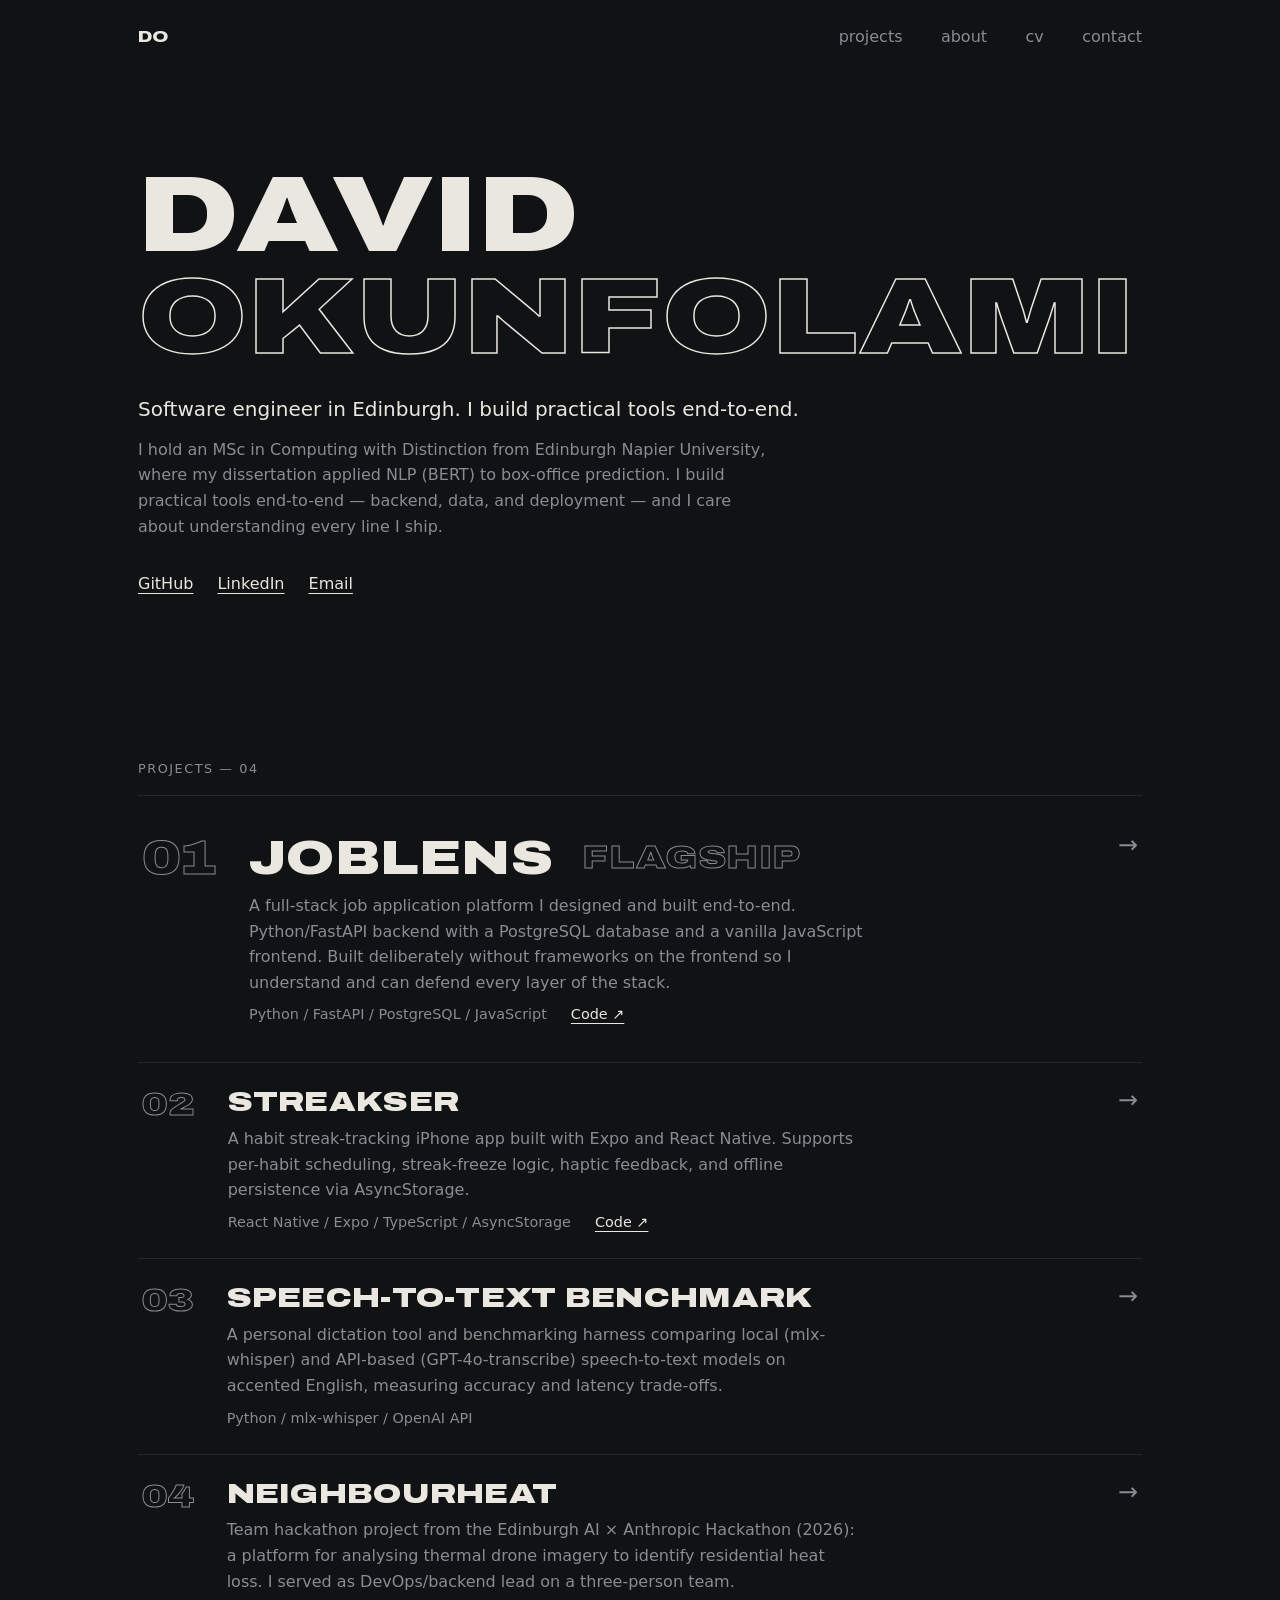
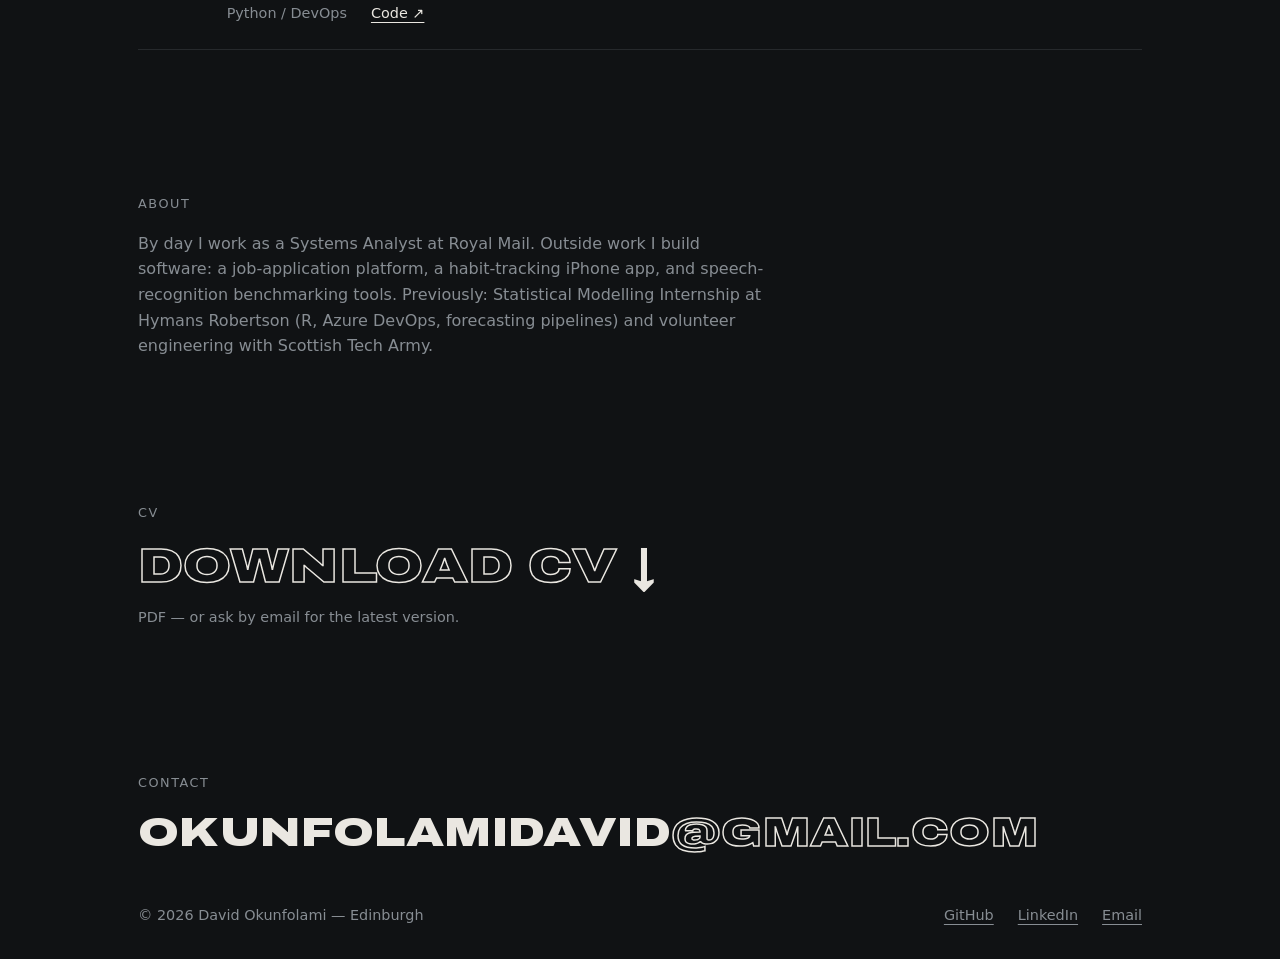
==== index.html @ 39caccd8 "Live/code links per project, CV section with downloadable PDF Co-Authored-By: Claude Fable 5 <norepl" ====
<!DOCTYPE html>
<html lang="en">
<head>
  <meta charset="utf-8">
  <meta name="viewport" content="width=device-width, initial-scale=1">
  <title>David Okunfolami — software engineer in Edinburgh</title>
  <meta name="description" content="David Okunfolami is a software engineer in Edinburgh who builds practical tools end-to-end — backend, data, and deployment. Projects include JobLens, a full-stack job application platform.">
  <meta property="og:title" content="David Okunfolami — software engineer in Edinburgh">
  <meta property="og:description" content="I build practical tools end-to-end — backend, data, and deployment. Projects include JobLens, a full-stack job application platform.">
  <meta property="og:type" content="website">
  <meta property="og:url" content="https://davidokunfolami.com/">
  <meta name="twitter:card" content="summary">
  <link rel="icon" type="image/svg+xml" href="favicon.svg">
  <link rel="preload" href="fonts/archivo-expanded-black.woff2" as="font" type="font/woff2" crossorigin>
  <link rel="stylesheet" href="styles.css">
</head>
<body>
  <a class="skip-link" href="#projects">Skip to projects</a>

  <header class="site-header">
    <a class="mark" href="#top" aria-label="David Okunfolami — top of page">DO</a>
    <nav aria-label="Site">
      <a href="#projects">projects</a>
      <a href="#about">about</a>
      <a href="#cv">cv</a>
      <a href="#contact">contact</a>
    </nav>
  </header>

  <main id="top">
    <section class="hero">
      <h1 class="hero-name">
        <span class="solid">David</span>
        <span class="outline">Okunfolami</span>
      </h1>
      <p class="hero-line">Software engineer in Edinburgh. I build practical tools end-to-end.</p>
      <p class="hero-bio">
        I hold an MSc in Computing with Distinction from Edinburgh Napier University,
        where my dissertation applied NLP (BERT) to box-office prediction. I build
        practical tools end-to-end — backend, data, and deployment — and I care about
        understanding every line I ship.
      </p>
      <ul class="link-row" aria-label="Contact links">
        <li><a href="https://github.com/Dah-vid">GitHub</a></li>
        <li><a href="https://www.linkedin.com/in/davidokunfolami/">LinkedIn</a></li>
        <li><a href="mailto:okunfolamidavid@gmail.com">Email</a></li>
      </ul>
    </section>

    <section id="projects" class="projects-section" aria-labelledby="projects-label">
      <p class="section-label" id="projects-label">Projects — <span id="project-count">00</span></p>
      <ol class="project-list" id="project-list"></ol>
      <noscript>
        <p class="noscript-note">
          This list needs JavaScript to render. Everything is on
          <a href="https://github.com/Dah-vid">my GitHub</a> in the meantime.
        </p>
      </noscript>
    </section>

    <section id="about" class="about-section" aria-labelledby="about-label">
      <p class="section-label" id="about-label">About</p>
      <p class="about-text">
        By day I work as a Systems Analyst at Royal Mail. Outside work I build software:
        a job-application platform, a habit-tracking iPhone app, and speech-recognition
        benchmarking tools. Previously: Statistical Modelling Internship at Hymans
        Robertson (R, Azure DevOps, forecasting pipelines) and volunteer engineering
        with Scottish Tech Army.
      </p>
    </section>

    <section id="cv" class="cv-section" aria-labelledby="cv-label">
      <p class="section-label" id="cv-label">CV</p>
      <a class="cv-link" href="David-Okunfolami-CV.pdf"><span class="outline">Download CV</span> <span aria-hidden="true">↓</span></a>
      <p class="cv-note">PDF — or ask by email for the latest version.</p>
    </section>
  </main>

  <footer id="contact" class="site-footer" aria-labelledby="contact-label">
    <p class="section-label" id="contact-label">Contact</p>
    <a class="footer-mail" href="mailto:okunfolamidavid@gmail.com">okunfolamidavid<span class="outline">@gmail.com</span></a>
    <div class="footer-row">
      <p>© 2026 David Okunfolami — Edinburgh</p>
      <ul class="link-row" aria-label="Contact links">
        <li><a href="https://github.com/Dah-vid">GitHub</a></li>
        <li><a href="https://www.linkedin.com/in/davidokunfolami/">LinkedIn</a></li>
        <li><a href="mailto:okunfolamidavid@gmail.com">Email</a></li>
      </ul>
    </div>
  </footer>

  <script src="main.js"></script>
</body>
</html>
---- styles.css ----
/* ---------- tokens ---------- */

:root {
  --carbon: #101214;
  --graphite: #26292c;
  --smoke: #878d93;
  --paper: #eae7e1;

  --font-display: "Archivo", "Arial Black", system-ui, sans-serif;
  --font-body: system-ui, -apple-system, "Segoe UI", Roboto, "Helvetica Neue", Arial, sans-serif;

  --measure: 62ch;
  --page-max: 1100px;
  --page-pad: clamp(1.25rem, 4vw, 3rem);
}

@font-face {
  font-family: "Archivo";
  src: url("fonts/archivo-expanded-black.woff2") format("woff2");
  font-weight: 900;
  font-stretch: 125%;
  font-style: normal;
  font-display: swap;
}

/* ---------- base ---------- */

* {
  box-sizing: border-box;
  margin: 0;
}

html {
  color-scheme: dark;
}

@media (prefers-reduced-motion: no-preference) {
  html {
    scroll-behavior: smooth;
  }
}

body {
  background: var(--carbon);
  color: var(--paper);
  font-family: var(--font-body);
  font-size: 1rem;
  line-height: 1.6;
}

.site-header,
main,
.site-footer {
  max-width: var(--page-max);
  margin-inline: auto;
  padding-inline: var(--page-pad);
}

a {
  color: inherit;
  text-decoration: underline;
  text-decoration-thickness: 1px;
  text-underline-offset: 0.25em;
}

:focus-visible {
  outline: 2px solid var(--paper);
  outline-offset: 3px;
}

::selection {
  background: var(--paper);
  color: var(--carbon);
}

.display,
.hero-name,
.mark,
.project-num,
.project-title,
.flag-tag,
.footer-mail,
.cv-link {
  font-family: var(--font-display);
  font-weight: 900;
  font-stretch: 125%;
  text-transform: uppercase;
  letter-spacing: 0.01em;
}

/* outlined type — the signature. Falls back to solid smoke where
   text-stroke is unsupported, so it never renders invisible. */
.outline,
.project-num,
.flag-tag {
  color: var(--smoke);
}

@supports (-webkit-text-stroke: 1px black) {
  .outline,
  .project-num,
  .flag-tag {
    color: transparent;
    -webkit-text-stroke: 1.5px var(--paper);
  }

  .project-num,
  .flag-tag {
    -webkit-text-stroke: 1px var(--smoke);
  }
}

.skip-link {
  position: absolute;
  left: var(--page-pad);
  top: -4rem;
  background: var(--paper);
  color: var(--carbon);
  padding: 0.5rem 1rem;
  text-decoration: none;
  z-index: 10;
}

.skip-link:focus {
  top: 0.75rem;
}

/* ---------- header ---------- */

.site-header {
  display: flex;
  justify-content: space-between;
  align-items: baseline;
  padding-block: 1.5rem;
}

.mark {
  font-size: 1rem;
  text-decoration: none;
}

.site-header nav {
  display: flex;
  gap: clamp(1rem, 3vw, 2.5rem);
}

.site-header nav a {
  color: var(--smoke);
  text-decoration: none;
}

.site-header nav a:hover {
  color: var(--paper);
  text-decoration: underline;
  text-underline-offset: 0.25em;
}

/* ---------- hero ---------- */

.hero {
  padding-block: clamp(3rem, 10vh, 7rem) clamp(4rem, 10vh, 7rem);
}

.hero-name {
  font-size: clamp(1.9rem, 9.5vw, 6.75rem);
  line-height: 0.95;
  overflow-wrap: anywhere;
}

.hero-name span {
  display: block;
}

.hero-line {
  margin-top: 1.5rem;
  font-size: clamp(1.05rem, 2vw, 1.25rem);
  color: var(--paper);
  max-width: var(--measure);
}

.hero-bio {
  margin-top: 0.75rem;
  color: var(--smoke);
  max-width: var(--measure);
}

.link-row {
  list-style: none;
  padding: 0;
  display: flex;
  flex-wrap: wrap;
  gap: 1.5rem;
}

.hero .link-row {
  margin-top: 2rem;
}

/* ---------- projects ---------- */

.section-label {
  font-size: 0.8rem;
  letter-spacing: 0.12em;
  text-transform: uppercase;
  color: var(--smoke);
  margin-bottom: 1rem;
}

.project-list {
  list-style: none;
  padding: 0;
  counter-reset: none;
  border-bottom: 1px solid var(--graphite);
}

.project {
  border-top: 1px solid var(--graphite);
  padding: 1.5rem 0.25rem;
  display: grid;
  grid-template-columns: auto 1fr auto;
  gap: clamp(1rem, 3vw, 2rem);
  align-items: start;
}

.project-num {
  font-size: clamp(1.5rem, 3vw, 2rem);
  line-height: 1.1;
}

.project-title {
  font-size: clamp(1.25rem, 3vw, 1.75rem);
  line-height: 1.1;
}

.project-title a {
  text-decoration: none;
}

.project-title a:hover {
  text-decoration: underline;
  text-decoration-thickness: 2px;
  text-underline-offset: 0.15em;
}

.flag-tag {
  font-size: 0.65em;
  vertical-align: 0.2em;
  margin-left: 0.5em;
  letter-spacing: 0.05em;
}

.project-desc {
  margin-top: 0.5rem;
  color: var(--smoke);
  max-width: var(--measure);
}

.project-meta {
  margin-top: 0.5rem;
  color: var(--smoke);
  font-size: 0.9rem;
  display: flex;
  flex-wrap: wrap;
  gap: 0.5rem 1.5rem;
}

.project-meta a {
  color: var(--paper);
}

.project:hover .project-meta a,
.project:focus-within .project-meta a {
  color: var(--carbon);
}

.project-arrow {
  font-size: 1.5rem;
  line-height: 1.1;
  color: var(--smoke);
}

/* flagship: same row system, louder hierarchy */
.project.flagship {
  padding-block: 2.25rem;
}

.project.flagship .project-num {
  font-size: clamp(2rem, 5vw, 3rem);
}

.project.flagship .project-title {
  font-size: clamp(1.75rem, 5.5vw, 3rem);
}

/* the one effect: row inversion on hover / keyboard focus */
.project:hover,
.project:focus-within {
  background: var(--paper);
  color: var(--carbon);
  border-top-color: var(--paper);
}

.project:hover .project-desc,
.project:hover .project-meta,
.project:focus-within .project-desc,
.project:focus-within .project-meta {
  color: #4a4e52;
}

.project:hover .project-arrow,
.project:focus-within .project-arrow {
  color: var(--carbon);
  transform: translateX(0.35rem);
}

.project:focus-within :focus-visible {
  outline-color: var(--carbon);
}

@supports (-webkit-text-stroke: 1px black) {
  .project:hover .project-num,
  .project:hover .flag-tag,
  .project:focus-within .project-num,
  .project:focus-within .flag-tag {
    -webkit-text-stroke-color: var(--carbon);
  }
}

@media (prefers-reduced-motion: no-preference) {
  .project,
  .project .project-desc,
  .project .project-meta,
  .project .project-arrow {
    transition: background-color 150ms ease-out, color 150ms ease-out,
      transform 150ms ease-out;
  }
}

.noscript-note {
  border-top: 1px solid var(--graphite);
  padding-top: 1.5rem;
  color: var(--smoke);
}

/* ---------- about / footer ---------- */

.projects-section,
.about-section,
.cv-section {
  padding-block: clamp(2.5rem, 8vh, 5rem);
}

.cv-link {
  display: inline-block;
  font-size: clamp(1.5rem, 5vw, 3rem);
  line-height: 1.15;
  text-decoration: none;
}

.cv-link:hover .outline {
  color: var(--paper);
  -webkit-text-stroke-color: var(--paper);
}

.cv-note {
  margin-top: 0.75rem;
  color: var(--smoke);
  font-size: 0.9rem;
}

.about-text {
  max-width: var(--measure);
  color: var(--smoke);
}

.site-footer {
  padding-block: clamp(2.5rem, 8vh, 5rem) 2rem;
}

.footer-mail {
  display: inline-block;
  font-size: clamp(1.1rem, 4vw, 2.5rem);
  line-height: 1.15;
  text-decoration: none;
  overflow-wrap: anywhere;
}

.footer-mail:hover .outline {
  color: var(--paper);
  -webkit-text-stroke-color: var(--paper);
}

.footer-row {
  margin-top: 3rem;
  display: flex;
  justify-content: space-between;
  align-items: baseline;
  flex-wrap: wrap;
  gap: 1rem;
  color: var(--smoke);
  font-size: 0.9rem;
}

/* ---------- small screens ---------- */

@media (max-width: 600px) {
  .project {
    grid-template-columns: 1fr auto;
  }

  .project-num {
    grid-column: 1 / -1;
    font-size: 1.25rem;
  }

  .project.flagship .project-num {
    font-size: 1.5rem;
  }
}
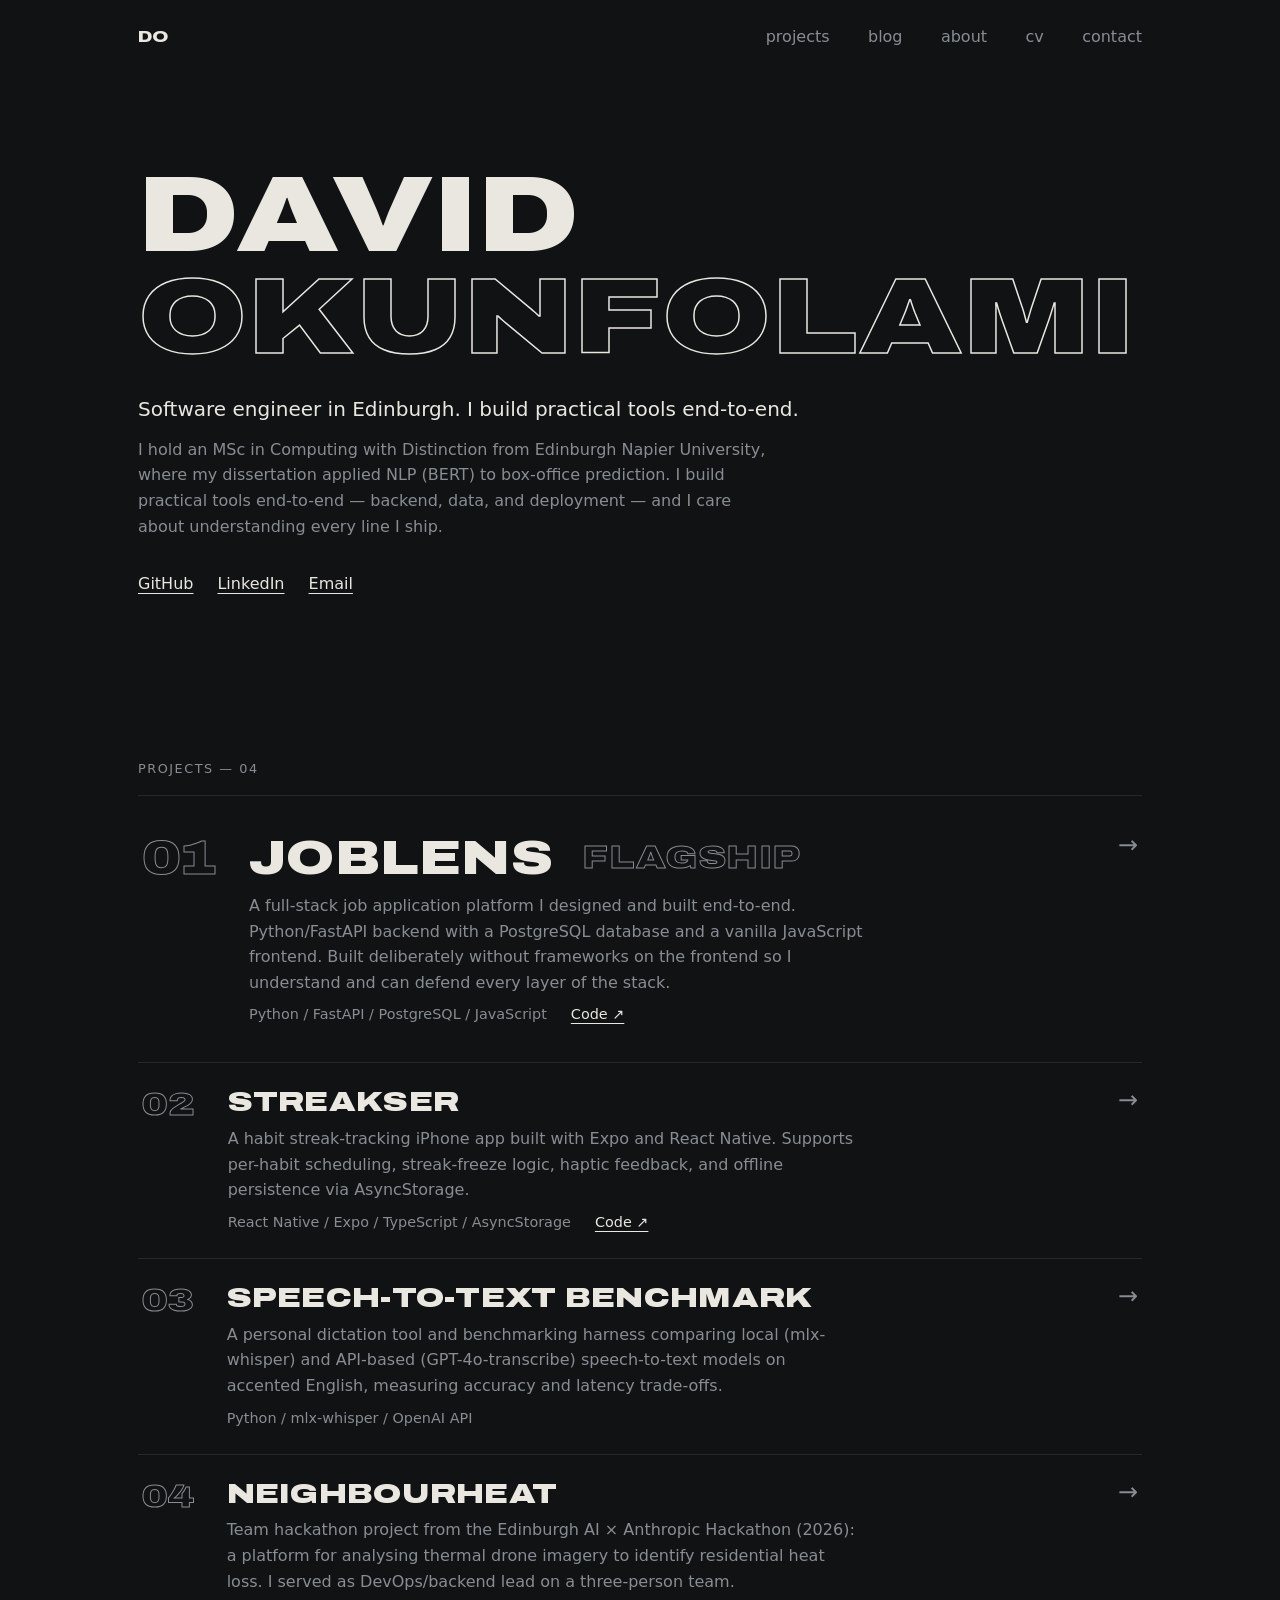
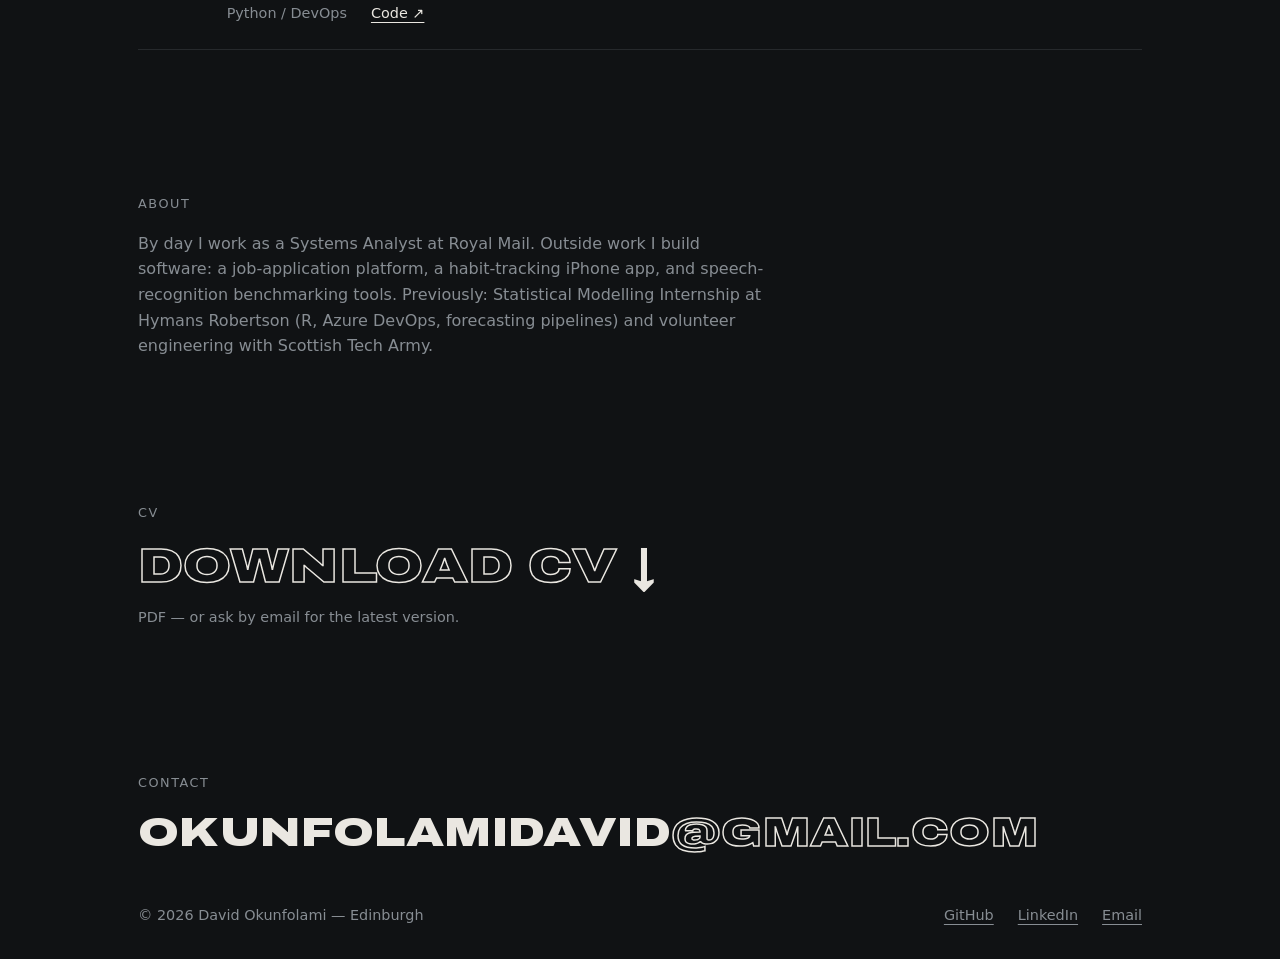
==== commit 53d3646b: "Add a blog: Markdown posts, JSON index, vanilla JS renderer Same rules as the rest of the site — no " ====
--- a/index.html
+++ b/index.html
@@ -21,6 +21,7 @@
     <a class="mark" href="#top" aria-label="David Okunfolami — top of page">DO</a>
     <nav aria-label="Site">
       <a href="#projects">projects</a>
+      <a href="blog/">blog</a>
       <a href="#about">about</a>
       <a href="#cv">cv</a>
       <a href="#contact">contact</a>
--- a/styles.css
+++ b/styles.css
@@ -80,7 +80,9 @@
 .project-title,
 .flag-tag,
 .footer-mail,
-.cv-link {
+.cv-link,
+.page-title,
+.post-heading {
   font-family: var(--font-display);
   font-weight: 900;
   font-stretch: 125%;
@@ -214,6 +216,7 @@
 }
 
 .project {
+  position: relative;
   border-top: 1px solid var(--graphite);
   padding: 1.5rem 0.25rem;
   display: grid;
@@ -222,6 +225,14 @@
   align-items: start;
 }
 
+/* stretch the title link over the whole row, so the row (and its
+   arrow) is one big click target; meta links sit above it */
+.project-title a::after {
+  content: "";
+  position: absolute;
+  inset: 0;
+}
+
 .project-num {
   font-size: clamp(1.5rem, 3vw, 2rem);
   line-height: 1.1;
@@ -266,6 +277,8 @@
 
 .project-meta a {
   color: var(--paper);
+  position: relative;
+  z-index: 1;
 }
 
 .project:hover .project-meta a,
@@ -277,6 +290,7 @@
   font-size: 1.5rem;
   line-height: 1.1;
   color: var(--smoke);
+  pointer-events: none;
 }
 
 /* flagship: same row system, louder hierarchy */
@@ -346,7 +360,8 @@
 
 .projects-section,
 .about-section,
-.cv-section {
+.cv-section,
+.posts-section {
   padding-block: clamp(2.5rem, 8vh, 5rem);
 }
 
@@ -401,6 +416,142 @@
   font-size: 0.9rem;
 }
 
+/* ---------- blog ---------- */
+
+.blog-hero {
+  padding-block: clamp(3rem, 8vh, 5rem) 0;
+}
+
+.page-title {
+  font-size: clamp(1.9rem, 8vw, 5rem);
+  line-height: 0.95;
+}
+
+.blog-hero .hero-bio {
+  margin-top: 1.25rem;
+}
+
+.post-article {
+  padding-block: clamp(2.5rem, 8vh, 5rem);
+}
+
+.post-back {
+  margin-bottom: clamp(2rem, 6vh, 3.5rem);
+  font-size: 0.9rem;
+}
+
+.post-back a {
+  color: var(--smoke);
+  text-decoration: none;
+}
+
+.post-back a:hover {
+  color: var(--paper);
+  text-decoration: underline;
+}
+
+.post-heading {
+  font-size: clamp(1.6rem, 6vw, 3.5rem);
+  line-height: 1;
+  overflow-wrap: anywhere;
+}
+
+.post-date {
+  margin-top: 1rem;
+  font-size: 0.8rem;
+  letter-spacing: 0.12em;
+  text-transform: uppercase;
+  color: var(--smoke);
+}
+
+.post-body {
+  margin-top: clamp(2rem, 6vh, 3.5rem);
+  max-width: var(--measure);
+}
+
+.post-body p,
+.post-body ul,
+.post-body ol,
+.post-body blockquote,
+.post-body pre {
+  margin-top: 1.25rem;
+}
+
+.post-body h2,
+.post-body h3,
+.post-body h4 {
+  font-family: var(--font-display);
+  font-weight: 900;
+  font-stretch: 125%;
+  text-transform: uppercase;
+  letter-spacing: 0.01em;
+  line-height: 1.15;
+  margin-top: 2.5rem;
+}
+
+.post-body h2 {
+  font-size: 1.35rem;
+}
+
+.post-body h3 {
+  font-size: 1.1rem;
+}
+
+.post-body h4 {
+  font-size: 0.95rem;
+  color: var(--smoke);
+}
+
+.post-body ul,
+.post-body ol {
+  padding-left: 1.25rem;
+}
+
+.post-body li + li {
+  margin-top: 0.5rem;
+}
+
+.post-body li::marker {
+  color: var(--smoke);
+}
+
+.post-body blockquote {
+  border-left: 2px solid var(--paper);
+  padding-left: 1.25rem;
+  color: var(--smoke);
+}
+
+.post-body code {
+  background: var(--graphite);
+  padding: 0.15em 0.4em;
+  border-radius: 3px;
+  font-size: 0.9em;
+}
+
+.post-body pre {
+  background: var(--graphite);
+  padding: 1rem 1.25rem;
+  overflow-x: auto;
+}
+
+.post-body pre code {
+  background: none;
+  padding: 0;
+  font-size: 0.85rem;
+}
+
+.post-body img {
+  max-width: 100%;
+  height: auto;
+  margin-top: 1.25rem;
+}
+
+.post-body hr {
+  border: 0;
+  border-top: 1px solid var(--graphite);
+  margin-block: 2.5rem;
+}
+
 /* ---------- small screens ---------- */
 
 @media (max-width: 600px) {
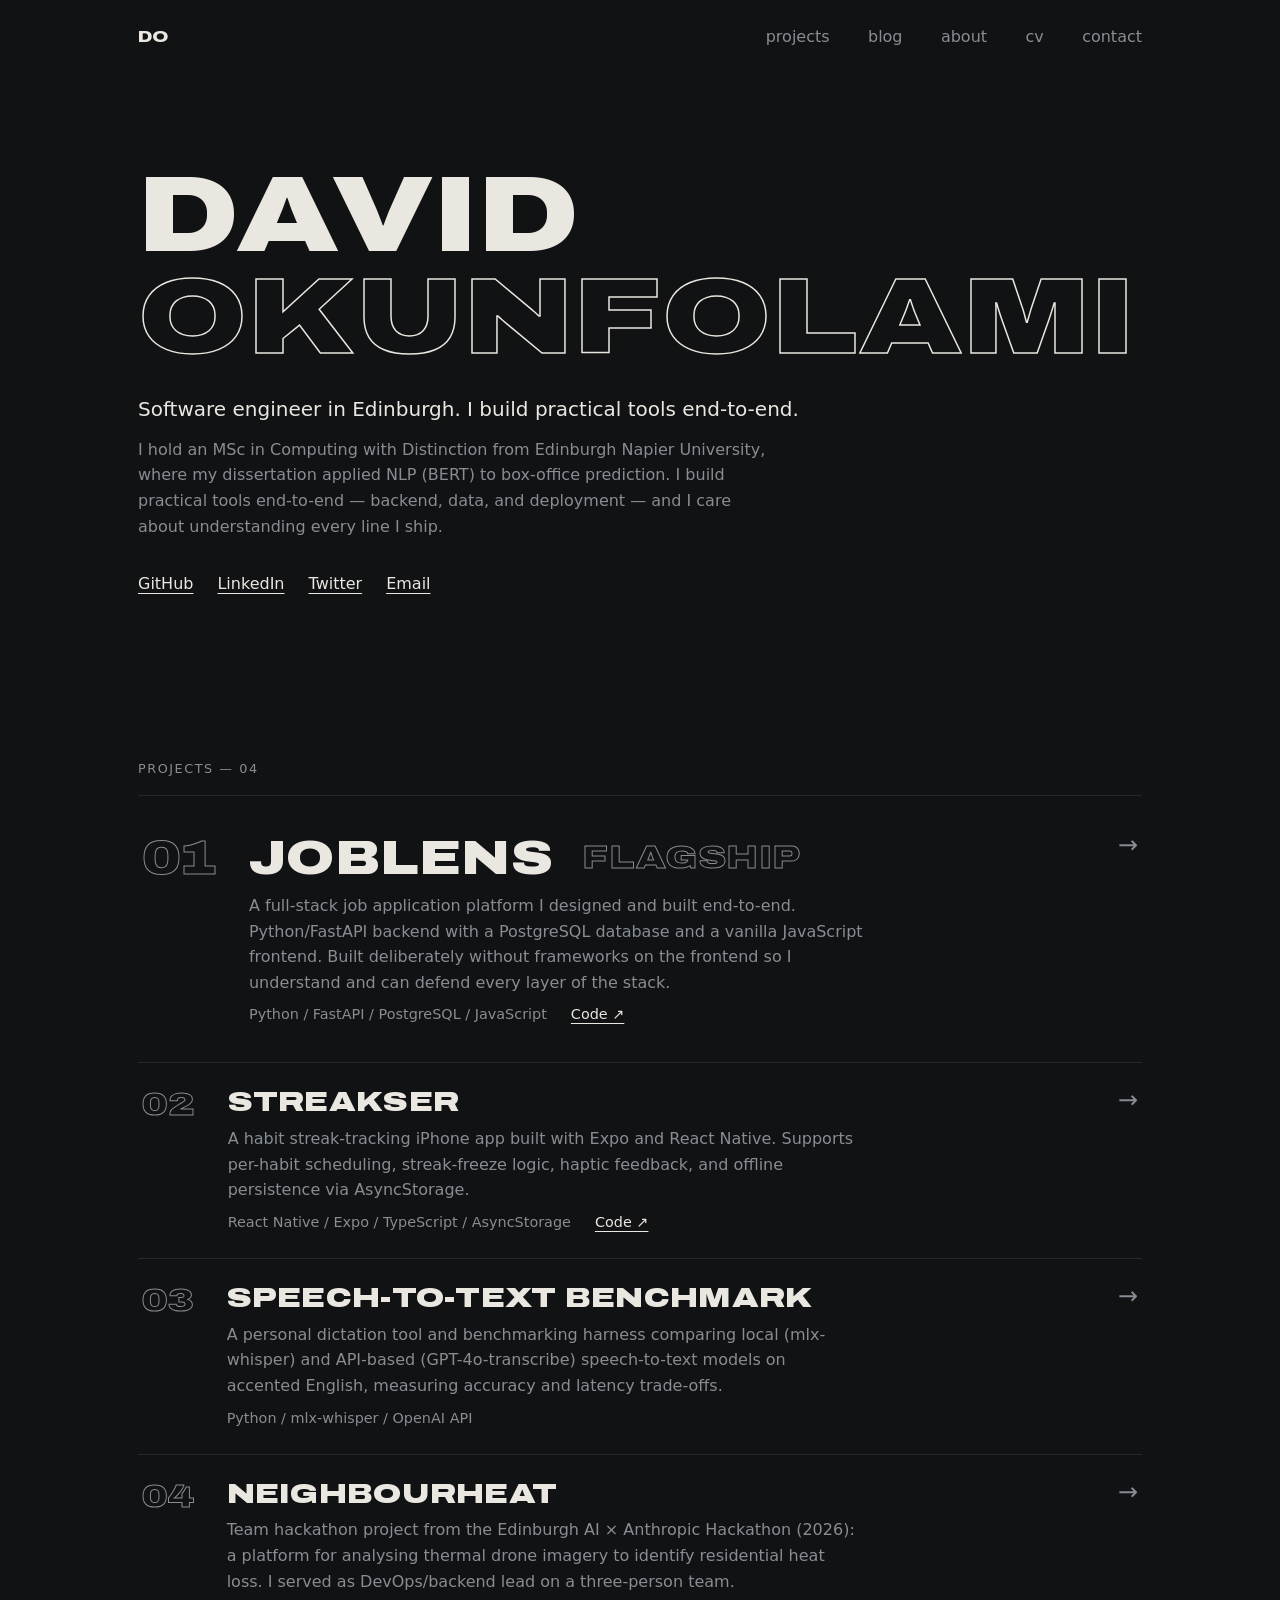
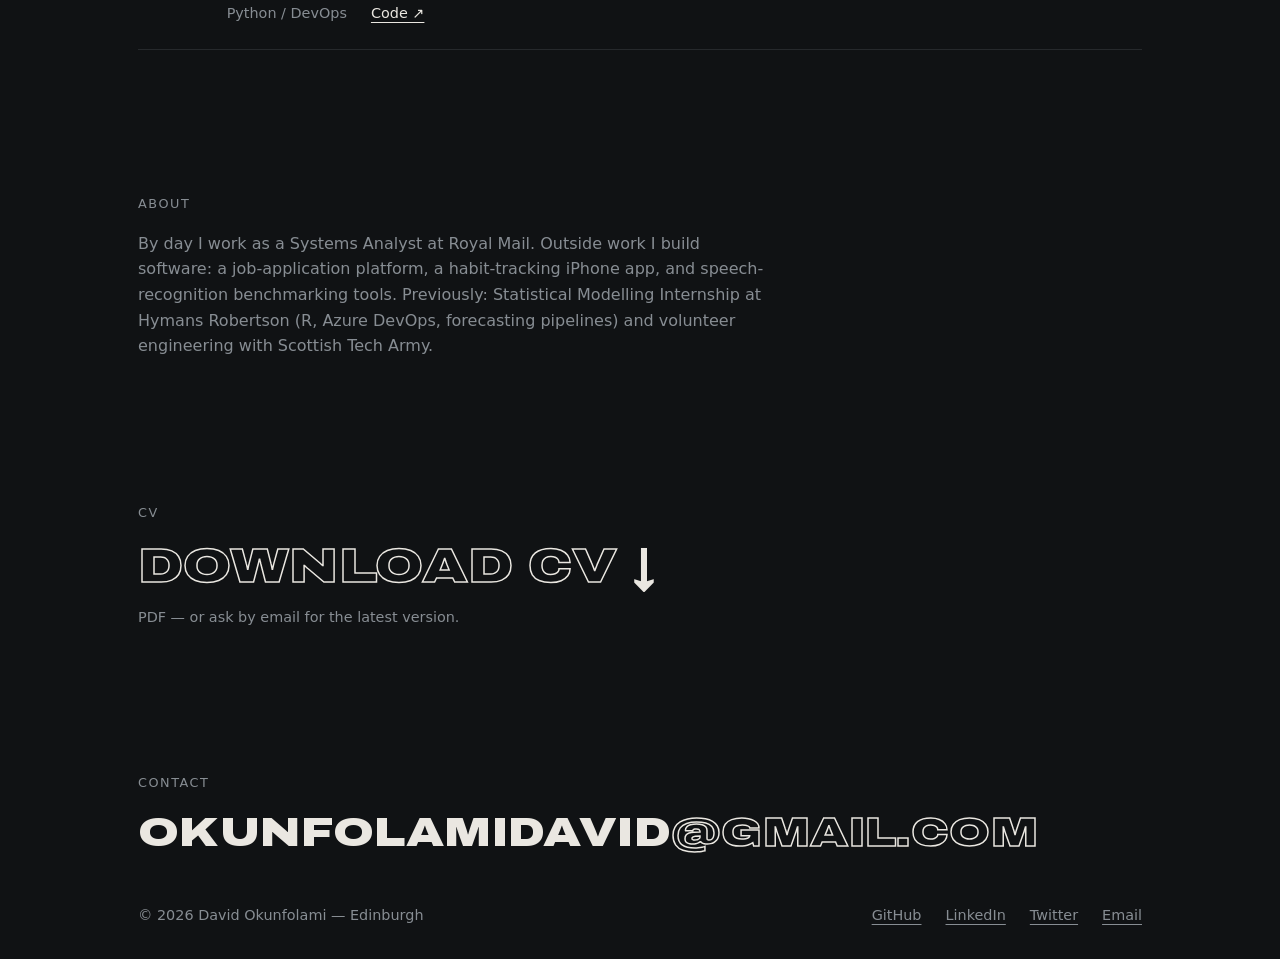
==== commit 20f1091c: "Add Twitter/X link across the site Co-Authored-By: Claude Fable 5 <noreply@anthropic.com>" ====
--- a/index.html
+++ b/index.html
@@ -44,6 +44,7 @@
       <ul class="link-row" aria-label="Contact links">
         <li><a href="https://github.com/Dah-vid">GitHub</a></li>
         <li><a href="https://www.linkedin.com/in/davidokunfolami/">LinkedIn</a></li>
+        <li><a href="https://x.com/thatboycodes">Twitter</a></li>
         <li><a href="mailto:okunfolamidavid@gmail.com">Email</a></li>
       </ul>
     </section>
@@ -85,6 +86,7 @@
       <ul class="link-row" aria-label="Contact links">
         <li><a href="https://github.com/Dah-vid">GitHub</a></li>
         <li><a href="https://www.linkedin.com/in/davidokunfolami/">LinkedIn</a></li>
+        <li><a href="https://x.com/thatboycodes">Twitter</a></li>
         <li><a href="mailto:okunfolamidavid@gmail.com">Email</a></li>
       </ul>
     </div>
--- a/styles.css
+++ b/styles.css
@@ -469,6 +469,12 @@
   max-width: var(--measure);
 }
 
+.comments-section {
+  border-top: 1px solid var(--graphite);
+  padding-block: clamp(2rem, 6vh, 3.5rem);
+  max-width: var(--measure);
+}
+
 .post-body p,
 .post-body ul,
 .post-body ol,
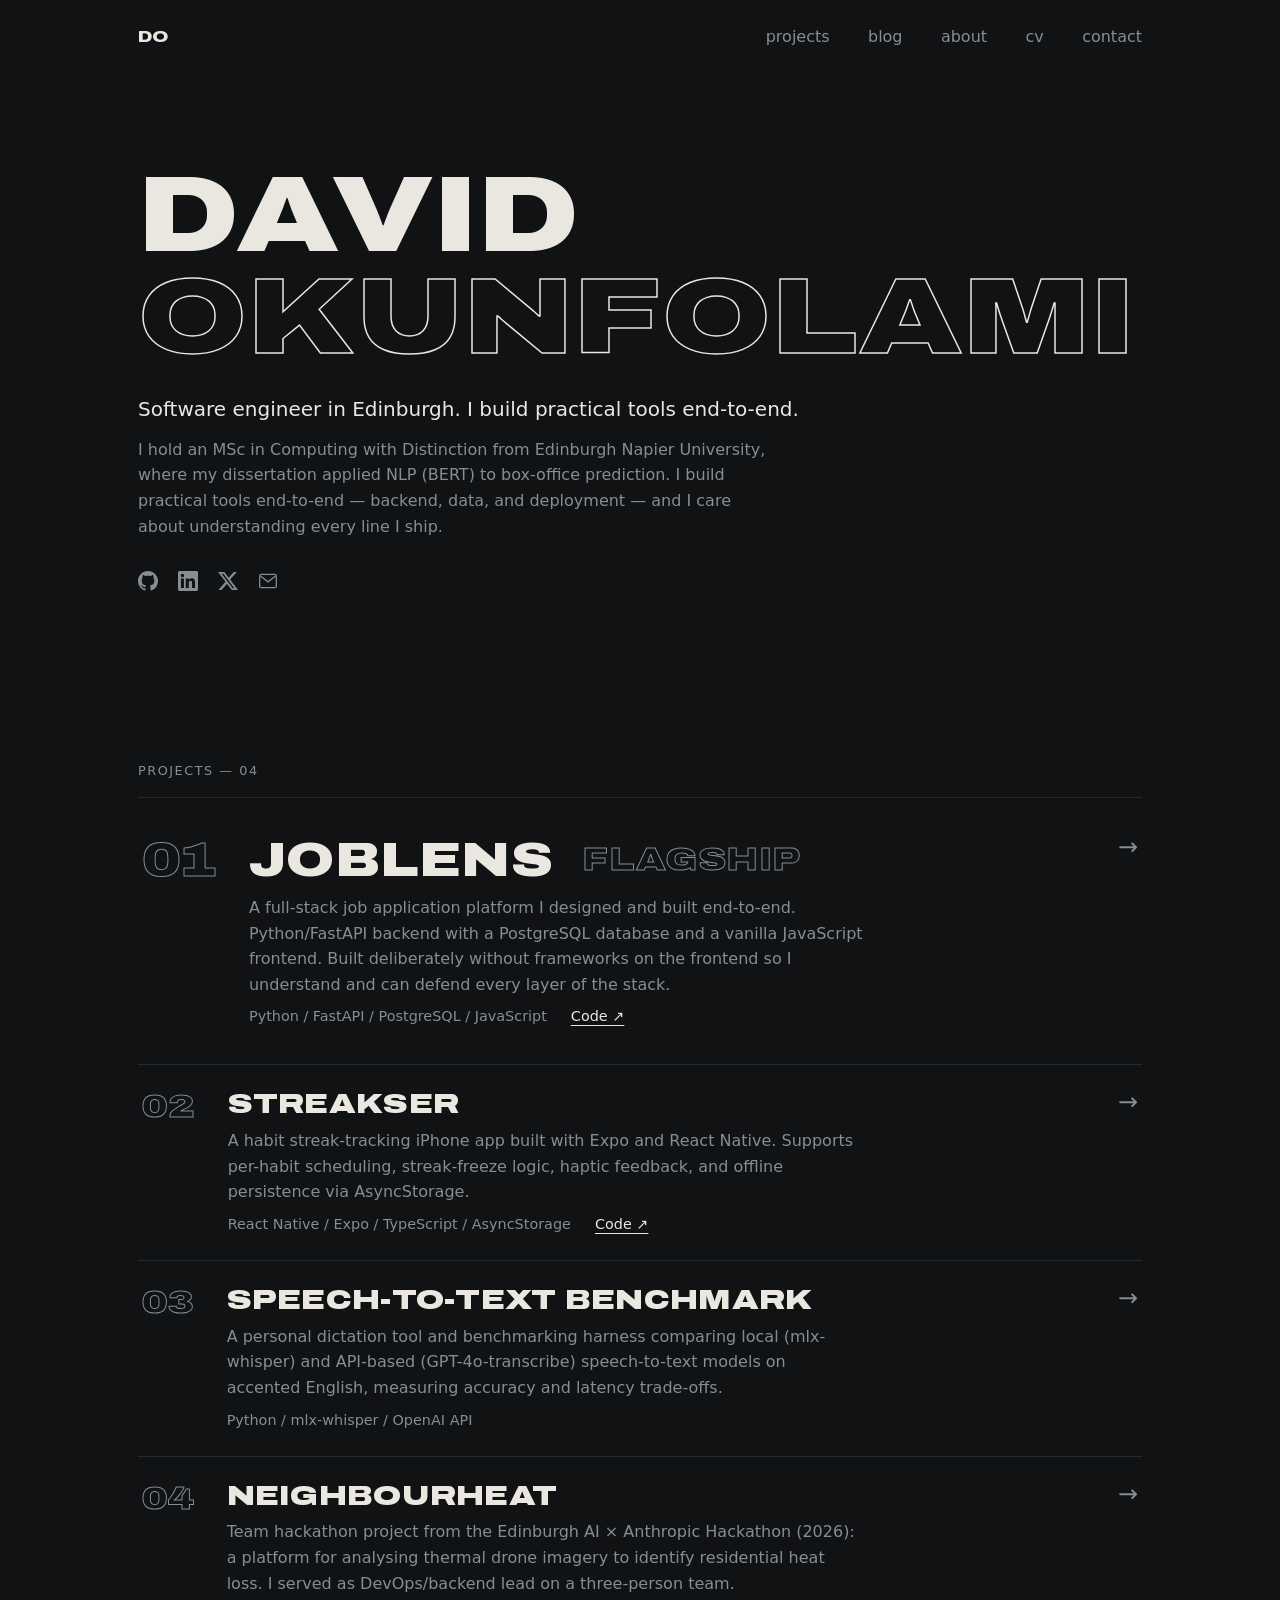
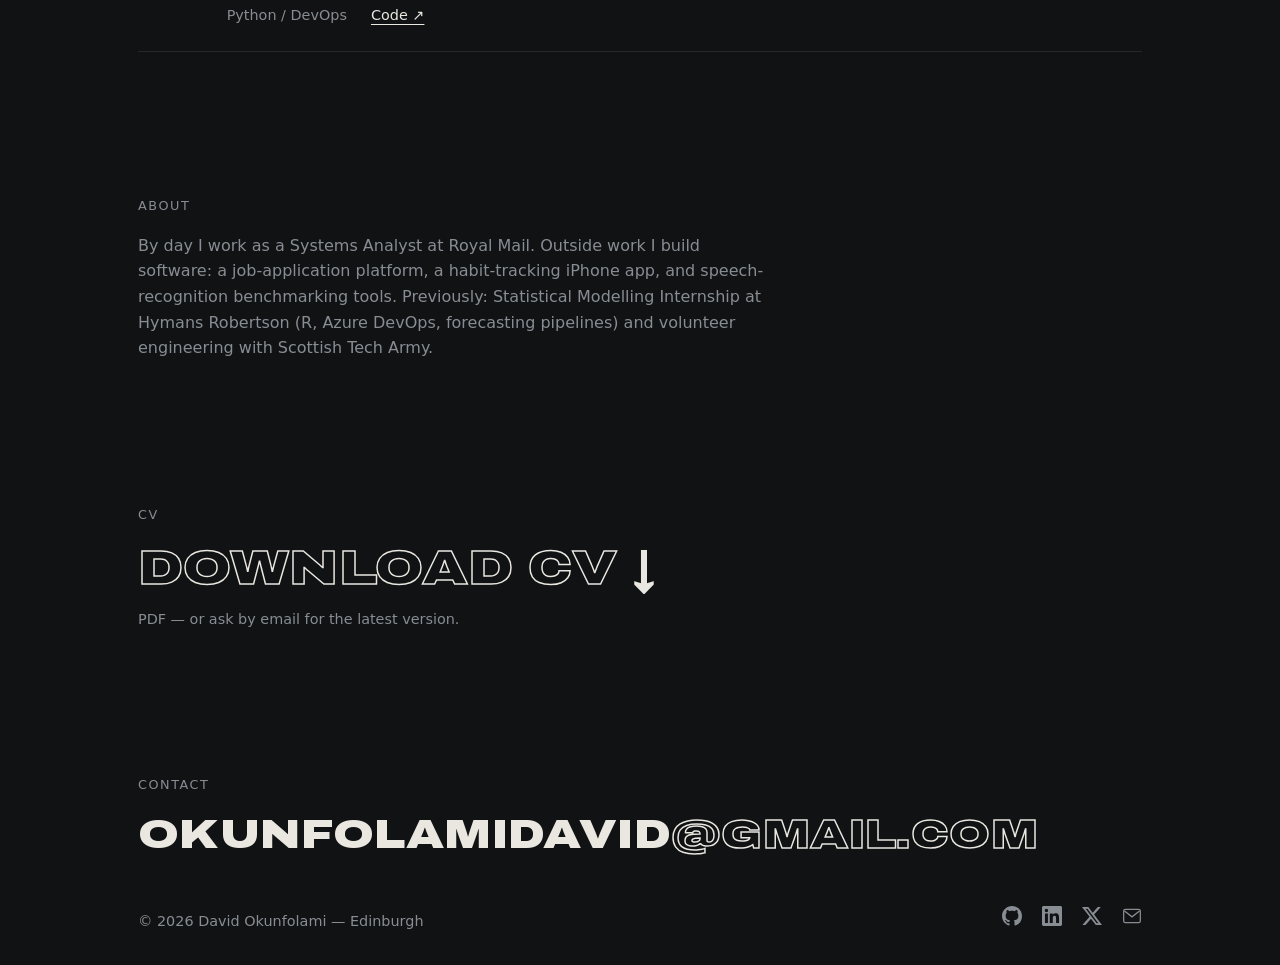
==== commit 03bef75e: "Enhance footer and social links with icons and improved styles" ====
--- a/index.html
+++ b/index.html
@@ -42,10 +42,10 @@
         understanding every line I ship.
       </p>
       <ul class="link-row" aria-label="Contact links">
-        <li><a href="https://github.com/Dah-vid">GitHub</a></li>
-        <li><a href="https://www.linkedin.com/in/davidokunfolami/">LinkedIn</a></li>
-        <li><a href="https://x.com/thatboycodes">Twitter</a></li>
-        <li><a href="mailto:okunfolamidavid@gmail.com">Email</a></li>
+        <li><a href="https://github.com/Dah-vid" aria-label="GitHub"><svg class="social-icon" viewBox="0 0 16 16" aria-hidden="true"><path fill="currentColor" d="M8 0C3.58 0 0 3.58 0 8c0 3.54 2.29 6.53 5.47 7.59.4.07.55-.17.55-.38 0-.19-.01-.82-.01-1.49-2.01.37-2.53-.49-2.69-.94-.09-.23-.48-.94-.82-1.13-.28-.15-.68-.52-.01-.53.63-.01 1.08.58 1.23.82.72 1.21 1.87.87 2.33.66.07-.52.28-.87.51-1.07-1.78-.2-3.64-.89-3.64-3.95 0-.87.31-1.59.82-2.15-.08-.2-.36-1.02.08-2.12 0 0 .67-.21 2.2.82.64-.18 1.32-.27 2-.27.68 0 1.36.09 2 .27 1.53-1.04 2.2-.82 2.2-.82.44 1.1.16 1.92.08 2.12.51.56.82 1.27.82 2.15 0 3.07-1.87 3.75-3.65 3.95.29.25.54.73.54 1.48 0 1.07-.01 1.93-.01 2.2 0 .21.15.46.55.38A8.013 8.013 0 0016 8c0-4.42-3.58-8-8-8z"/></svg></a></li>
+        <li><a href="https://www.linkedin.com/in/davidokunfolami/" aria-label="LinkedIn"><svg class="social-icon" viewBox="0 0 24 24" aria-hidden="true"><path fill="currentColor" d="M20.447 20.452h-3.554v-5.569c0-1.328-.027-3.037-1.852-3.037-1.853 0-2.136 1.445-2.136 2.939v5.667H9.351V9h3.414v1.561h.046c.477-.9 1.637-1.85 3.37-1.85 3.601 0 4.267 2.37 4.267 5.455v6.286zM5.337 7.433c-1.144 0-2.063-.926-2.063-2.065 0-1.138.92-2.063 2.063-2.063 1.14 0 2.064.925 2.064 2.063 0 1.139-.925 2.065-2.064 2.065zm1.782 13.019H3.555V9h3.564v11.452zM22.225 0H1.771C.792 0 0 .774 0 1.729v20.542C0 23.227.792 24 1.771 24h20.451C23.2 24 24 23.227 24 22.271V1.729C24 .774 23.2 0 22.222 0h.003z"/></svg></a></li>
+        <li><a href="https://x.com/thatboycodes" aria-label="X (formerly Twitter)"><svg class="social-icon" viewBox="0 0 24 24" aria-hidden="true"><path fill="currentColor" d="M18.901 1.153h3.68l-8.04 9.19L24 22.846h-7.406l-5.8-7.584-6.638 7.584H.474l8.6-9.83L0 1.154h7.594l5.243 6.932ZM17.61 20.644h2.039L6.486 3.24H4.298Z"/></svg></a></li>
+        <li><a href="mailto:okunfolamidavid@gmail.com" aria-label="Email"><svg class="social-icon" viewBox="0 0 24 24" fill="none" stroke="currentColor" stroke-width="1.5" aria-hidden="true"><rect x="2" y="4" width="20" height="16" rx="2"/><path d="m3 6 9 7 9-7"/></svg></a></li>
       </ul>
     </section>
 
@@ -84,10 +84,10 @@
     <div class="footer-row">
       <p>© 2026 David Okunfolami — Edinburgh</p>
       <ul class="link-row" aria-label="Contact links">
-        <li><a href="https://github.com/Dah-vid">GitHub</a></li>
-        <li><a href="https://www.linkedin.com/in/davidokunfolami/">LinkedIn</a></li>
-        <li><a href="https://x.com/thatboycodes">Twitter</a></li>
-        <li><a href="mailto:okunfolamidavid@gmail.com">Email</a></li>
+        <li><a href="https://github.com/Dah-vid" aria-label="GitHub"><svg class="social-icon" viewBox="0 0 16 16" aria-hidden="true"><path fill="currentColor" d="M8 0C3.58 0 0 3.58 0 8c0 3.54 2.29 6.53 5.47 7.59.4.07.55-.17.55-.38 0-.19-.01-.82-.01-1.49-2.01.37-2.53-.49-2.69-.94-.09-.23-.48-.94-.82-1.13-.28-.15-.68-.52-.01-.53.63-.01 1.08.58 1.23.82.72 1.21 1.87.87 2.33.66.07-.52.28-.87.51-1.07-1.78-.2-3.64-.89-3.64-3.95 0-.87.31-1.59.82-2.15-.08-.2-.36-1.02.08-2.12 0 0 .67-.21 2.2.82.64-.18 1.32-.27 2-.27.68 0 1.36.09 2 .27 1.53-1.04 2.2-.82 2.2-.82.44 1.1.16 1.92.08 2.12.51.56.82 1.27.82 2.15 0 3.07-1.87 3.75-3.65 3.95.29.25.54.73.54 1.48 0 1.07-.01 1.93-.01 2.2 0 .21.15.46.55.38A8.013 8.013 0 0016 8c0-4.42-3.58-8-8-8z"/></svg></a></li>
+        <li><a href="https://www.linkedin.com/in/davidokunfolami/" aria-label="LinkedIn"><svg class="social-icon" viewBox="0 0 24 24" aria-hidden="true"><path fill="currentColor" d="M20.447 20.452h-3.554v-5.569c0-1.328-.027-3.037-1.852-3.037-1.853 0-2.136 1.445-2.136 2.939v5.667H9.351V9h3.414v1.561h.046c.477-.9 1.637-1.85 3.37-1.85 3.601 0 4.267 2.37 4.267 5.455v6.286zM5.337 7.433c-1.144 0-2.063-.926-2.063-2.065 0-1.138.92-2.063 2.063-2.063 1.14 0 2.064.925 2.064 2.063 0 1.139-.925 2.065-2.064 2.065zm1.782 13.019H3.555V9h3.564v11.452zM22.225 0H1.771C.792 0 0 .774 0 1.729v20.542C0 23.227.792 24 1.771 24h20.451C23.2 24 24 23.227 24 22.271V1.729C24 .774 23.2 0 22.222 0h.003z"/></svg></a></li>
+        <li><a href="https://x.com/thatboycodes" aria-label="X (formerly Twitter)"><svg class="social-icon" viewBox="0 0 24 24" aria-hidden="true"><path fill="currentColor" d="M18.901 1.153h3.68l-8.04 9.19L24 22.846h-7.406l-5.8-7.584-6.638 7.584H.474l8.6-9.83L0 1.154h7.594l5.243 6.932ZM17.61 20.644h2.039L6.486 3.24H4.298Z"/></svg></a></li>
+        <li><a href="mailto:okunfolamidavid@gmail.com" aria-label="Email"><svg class="social-icon" viewBox="0 0 24 24" fill="none" stroke="currentColor" stroke-width="1.5" aria-hidden="true"><rect x="2" y="4" width="20" height="16" rx="2"/><path d="m3 6 9 7 9-7"/></svg></a></li>
       </ul>
     </div>
   </footer>
--- a/styles.css
+++ b/styles.css
@@ -191,7 +191,25 @@
   padding: 0;
   display: flex;
   flex-wrap: wrap;
-  gap: 1.5rem;
+  align-items: center;
+  gap: 1.25rem;
+}
+
+.link-row a {
+  display: inline-flex;
+  color: var(--smoke);
+  text-decoration: none;
+}
+
+.link-row a:hover,
+.link-row a:focus-visible {
+  color: var(--paper);
+}
+
+.social-icon {
+  width: 20px;
+  height: 20px;
+  display: block;
 }
 
 .hero .link-row {
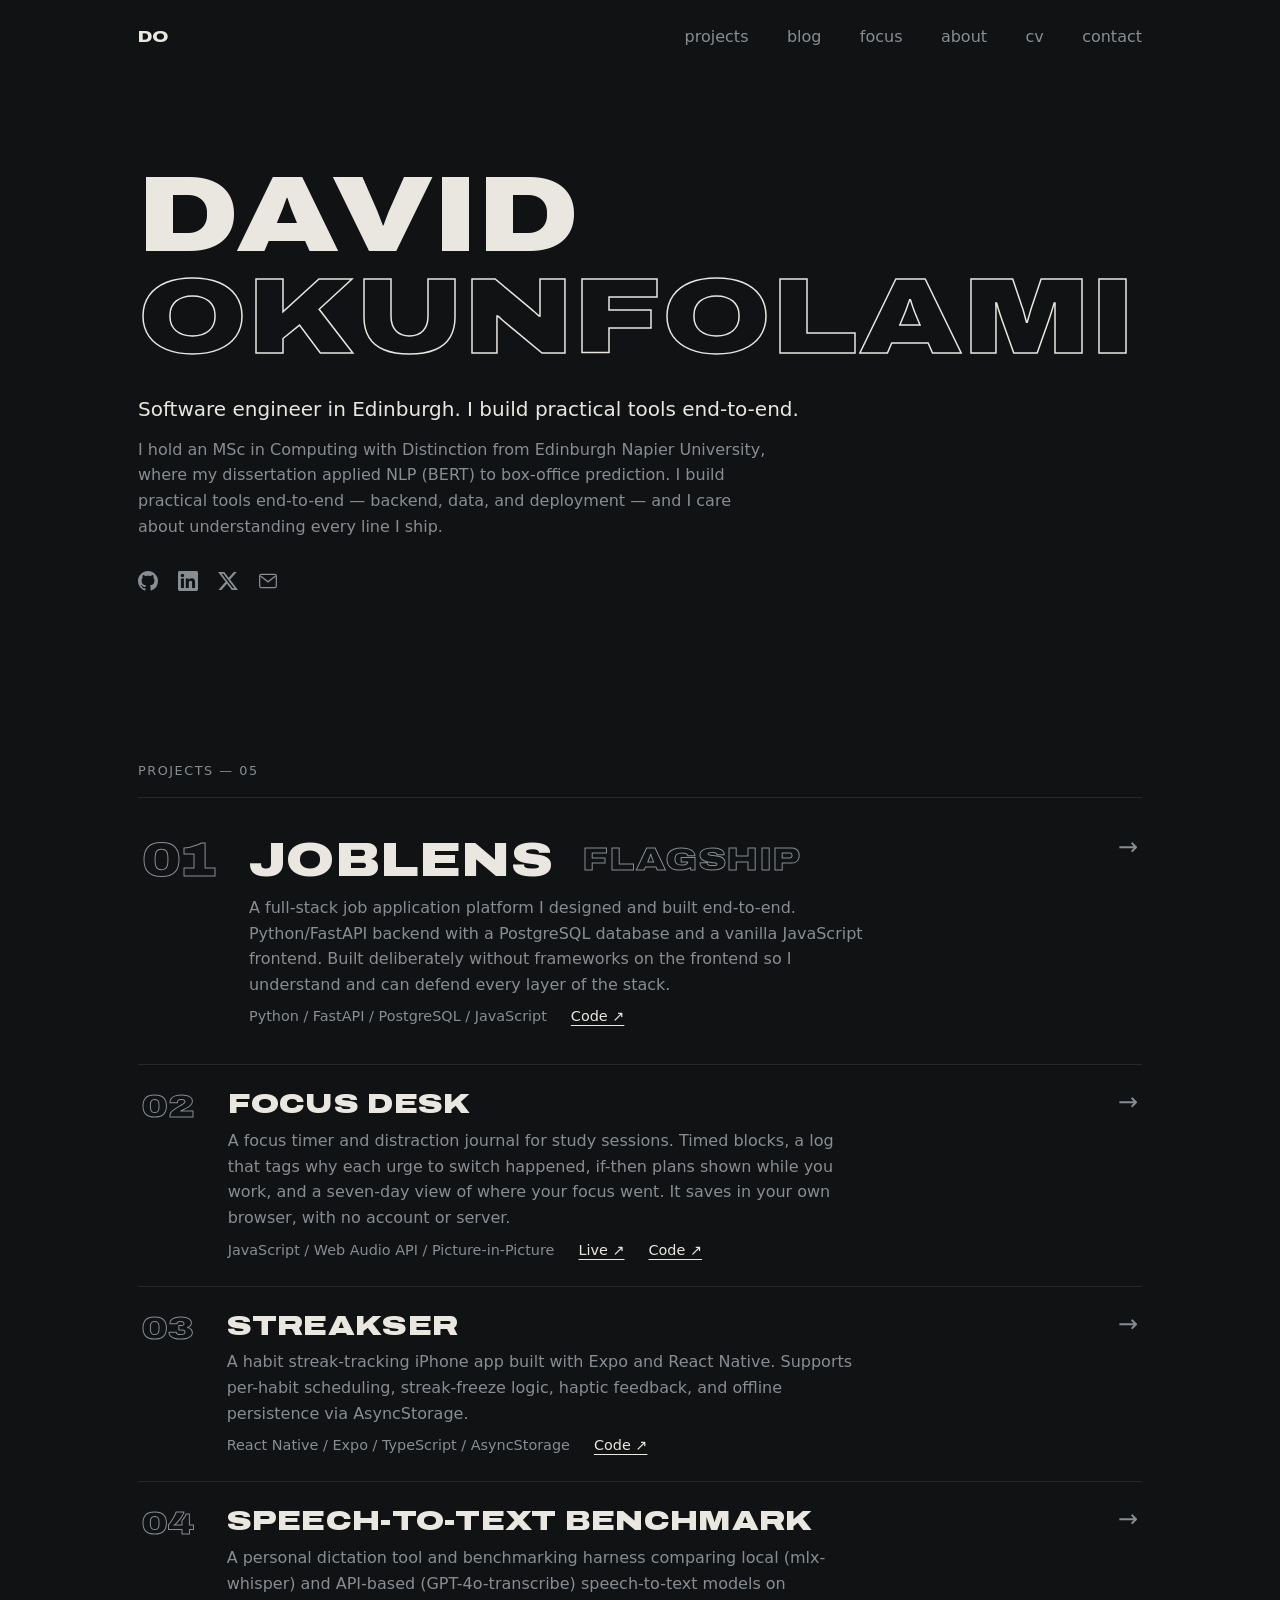
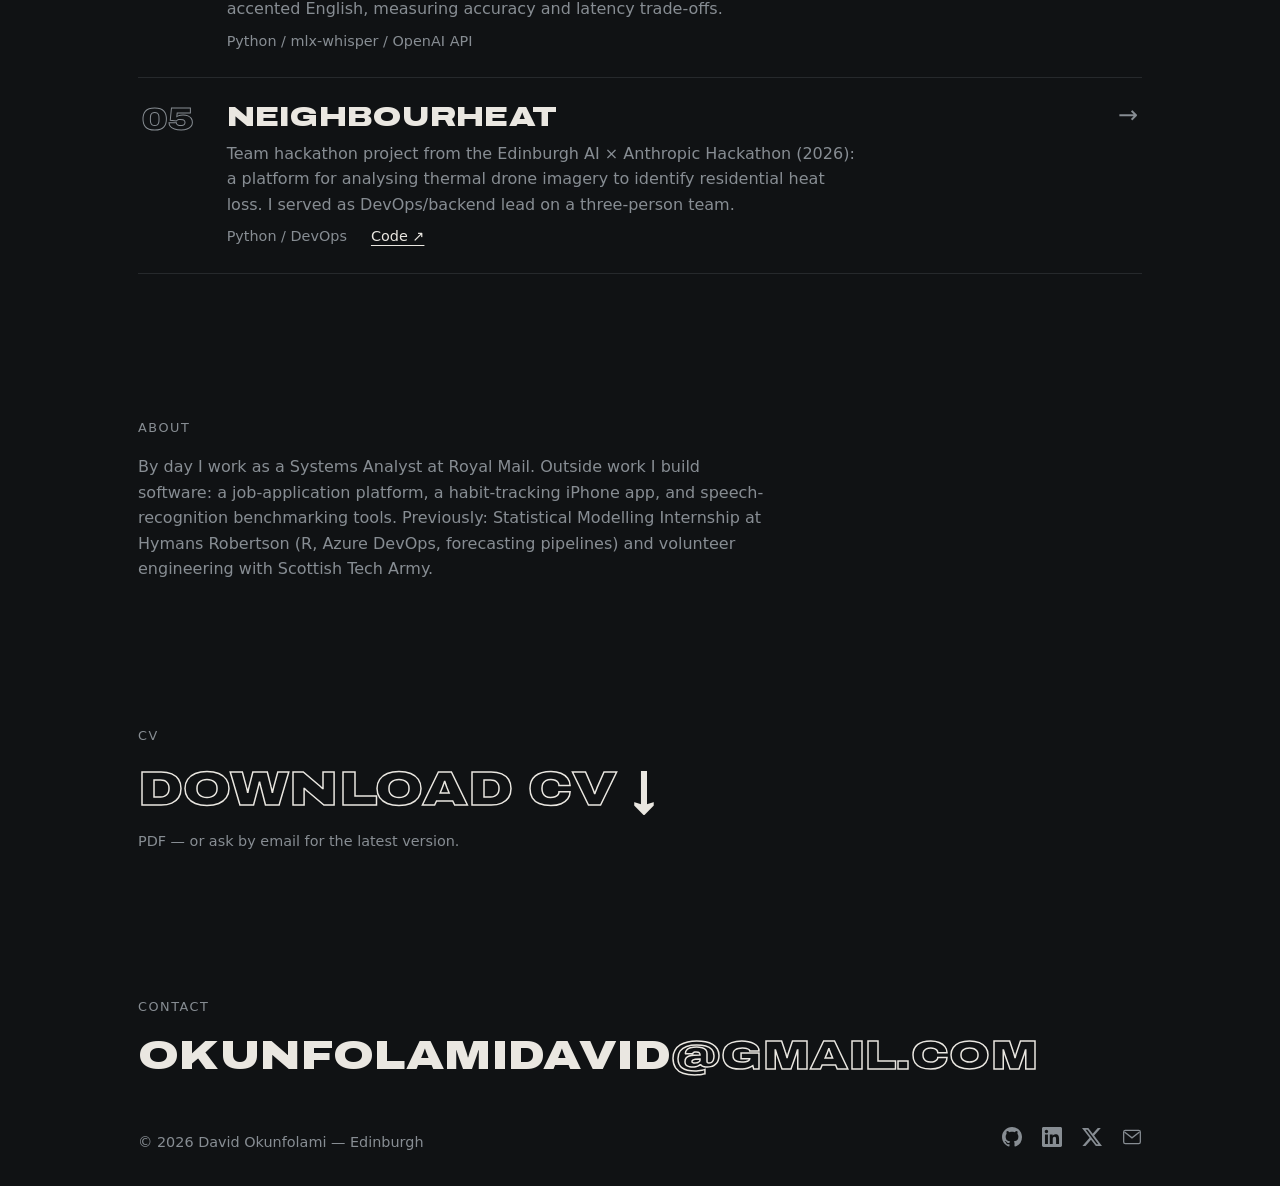
==== commit ea138c10: "Add Focus Desk at /focus/, restyled to the site's design A focus timer and distraction journal, as o" ====
--- a/index.html
+++ b/index.html
@@ -22,6 +22,7 @@
     <nav aria-label="Site">
       <a href="#projects">projects</a>
       <a href="blog/">blog</a>
+      <a href="focus/">focus</a>
       <a href="#about">about</a>
       <a href="#cv">cv</a>
       <a href="#contact">contact</a>
--- a/styles.css
+++ b/styles.css
@@ -131,8 +131,10 @@
 
 .site-header {
   display: flex;
+  flex-wrap: wrap;
   justify-content: space-between;
   align-items: baseline;
+  gap: 0.75rem 1.5rem;
   padding-block: 1.5rem;
 }
 
@@ -143,7 +145,20 @@
 
 .site-header nav {
   display: flex;
-  gap: clamp(1rem, 3vw, 2.5rem);
+  flex-wrap: wrap;
+  gap: 0.5rem clamp(1rem, 3vw, 2.5rem);
+}
+
+.site-header nav a[aria-current="page"] {
+  color: var(--paper);
+}
+
+/* six links fit one row on a 360px phone */
+@media (max-width: 420px) {
+  .site-header nav {
+    font-size: 0.9rem;
+    column-gap: 0.9rem;
+  }
 }
 
 .site-header nav a {
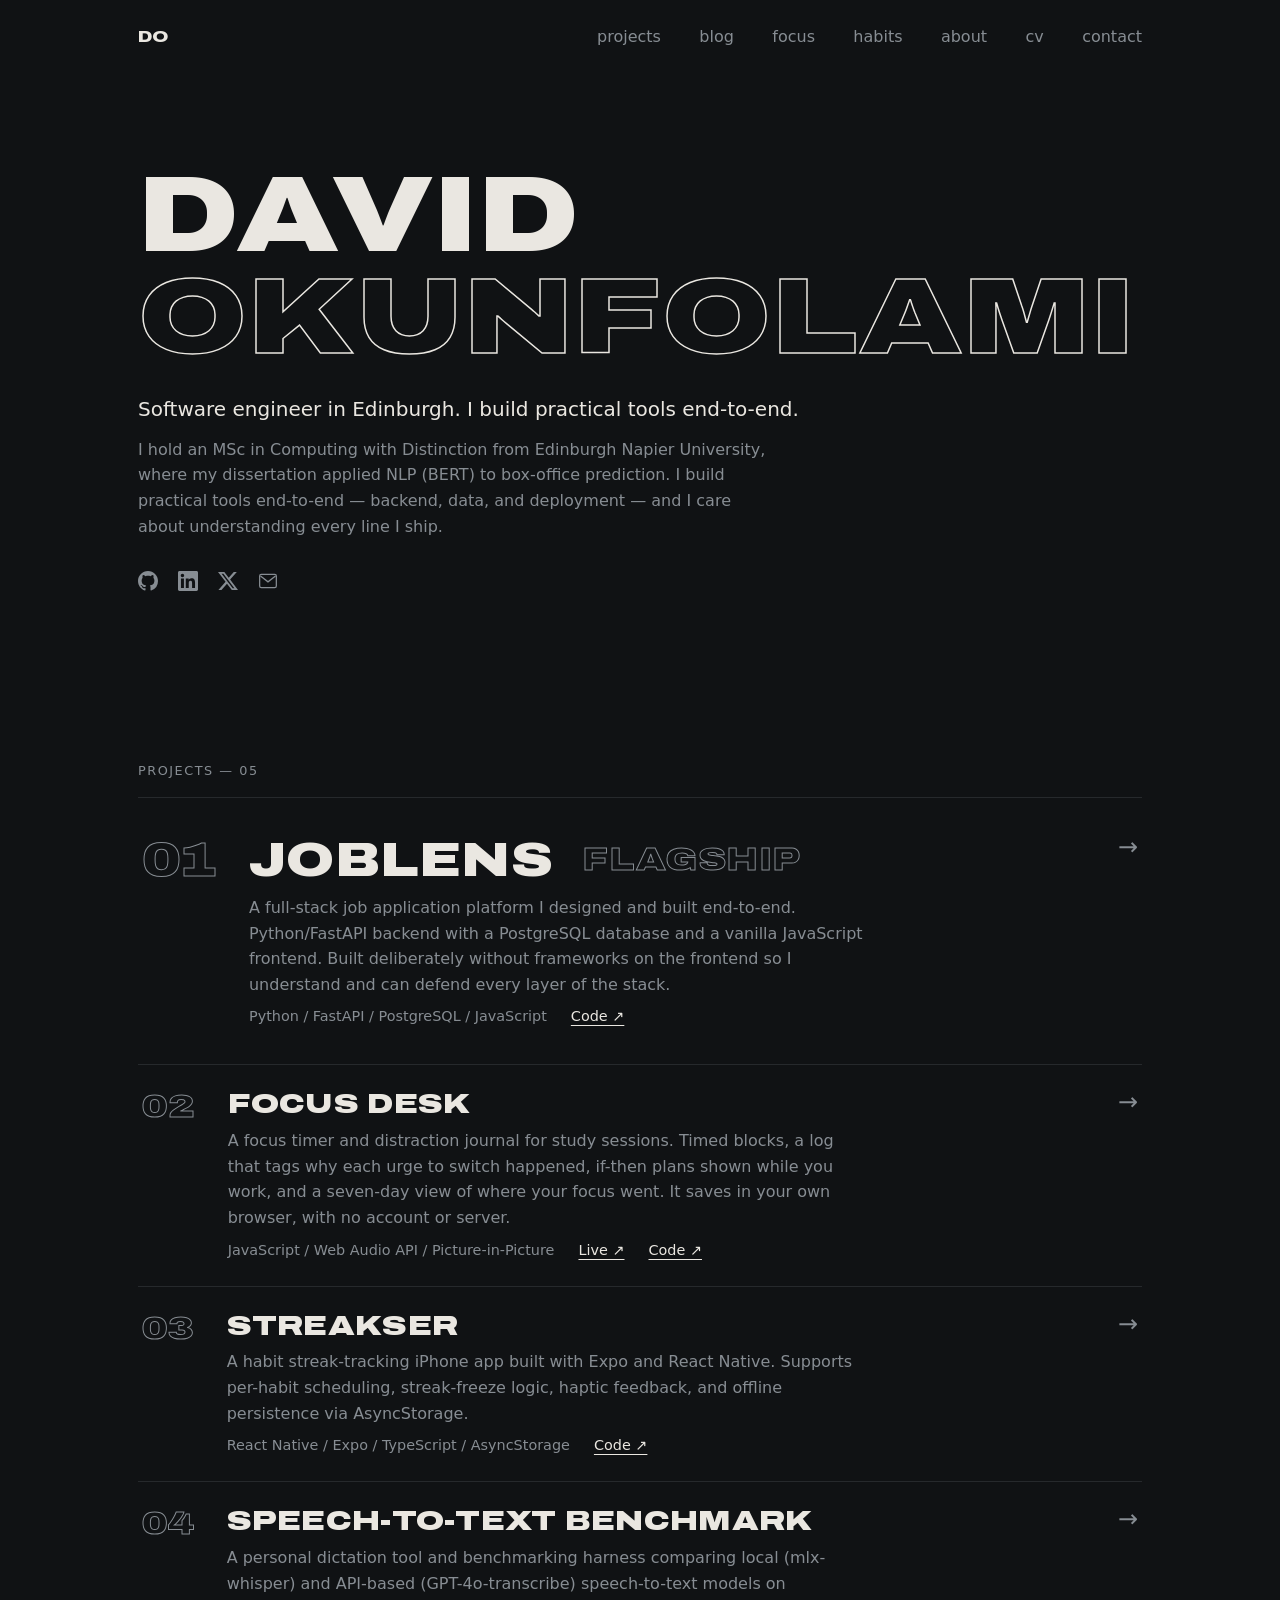
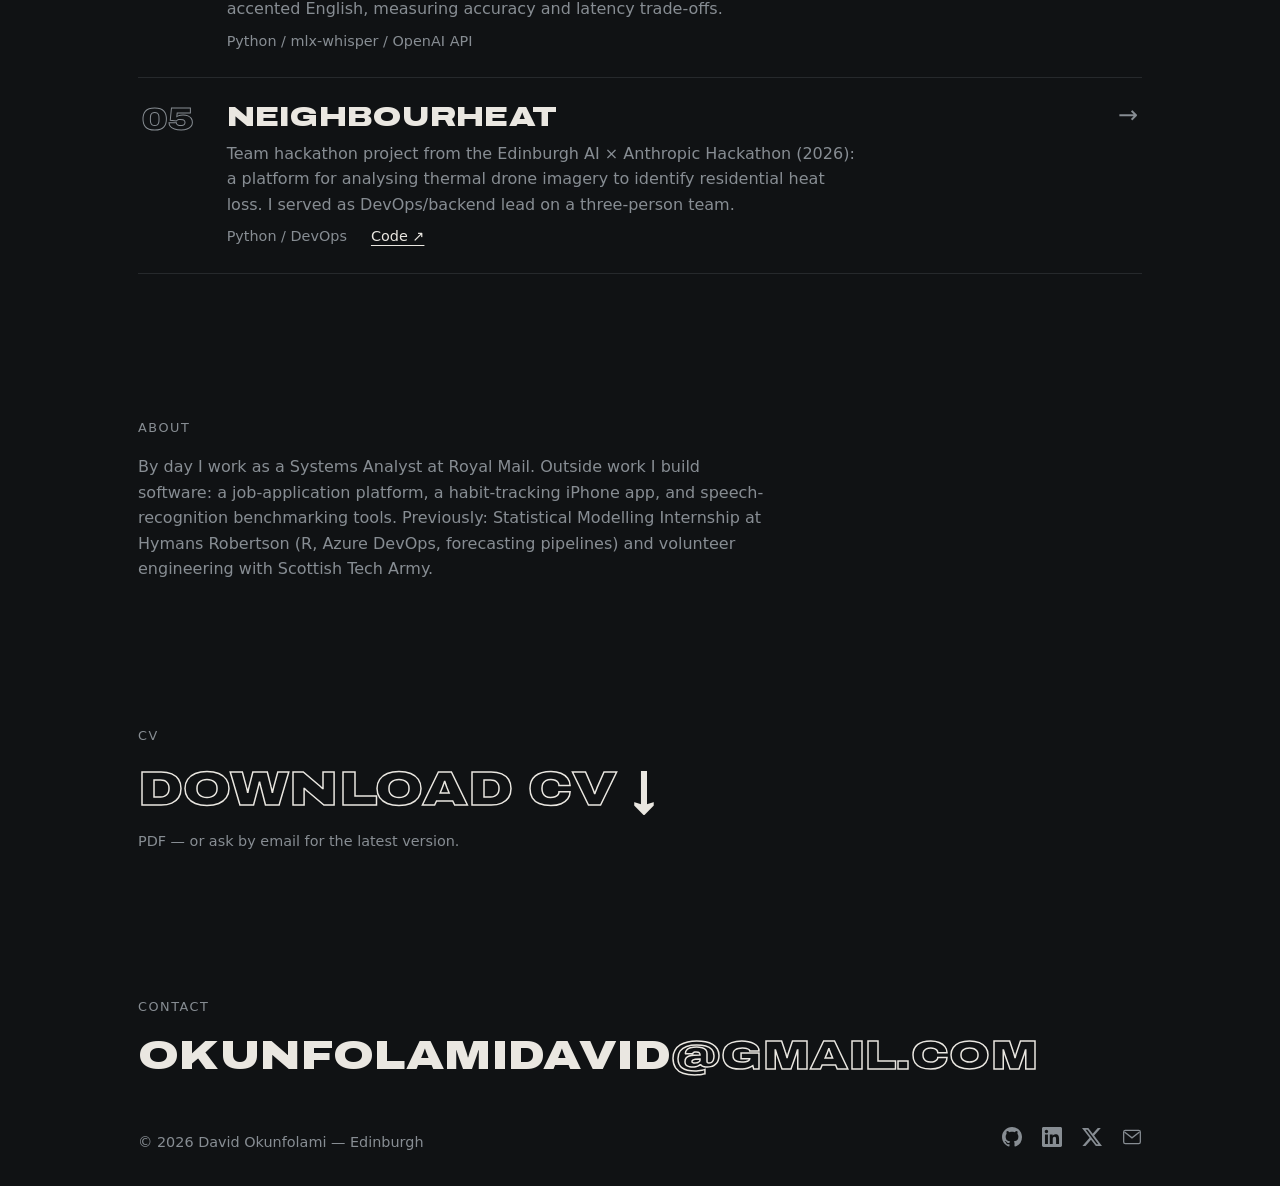
==== commit 71d85a59: "Link Habits from the site nav and Focus Desk Adds a habits link to the header nav on every page, a H" ====
--- a/index.html
+++ b/index.html
@@ -23,6 +23,7 @@
       <a href="#projects">projects</a>
       <a href="blog/">blog</a>
       <a href="focus/">focus</a>
+      <a href="habits/">habits</a>
       <a href="#about">about</a>
       <a href="#cv">cv</a>
       <a href="#contact">contact</a>
--- a/styles.css
+++ b/styles.css
@@ -153,11 +153,11 @@
   color: var(--paper);
 }
 
-/* six links fit one row on a 360px phone */
+/* seven links fit one row on a 360px phone */
 @media (max-width: 420px) {
   .site-header nav {
-    font-size: 0.9rem;
-    column-gap: 0.9rem;
+    font-size: 0.85rem;
+    column-gap: 0.7rem;
   }
 }
 
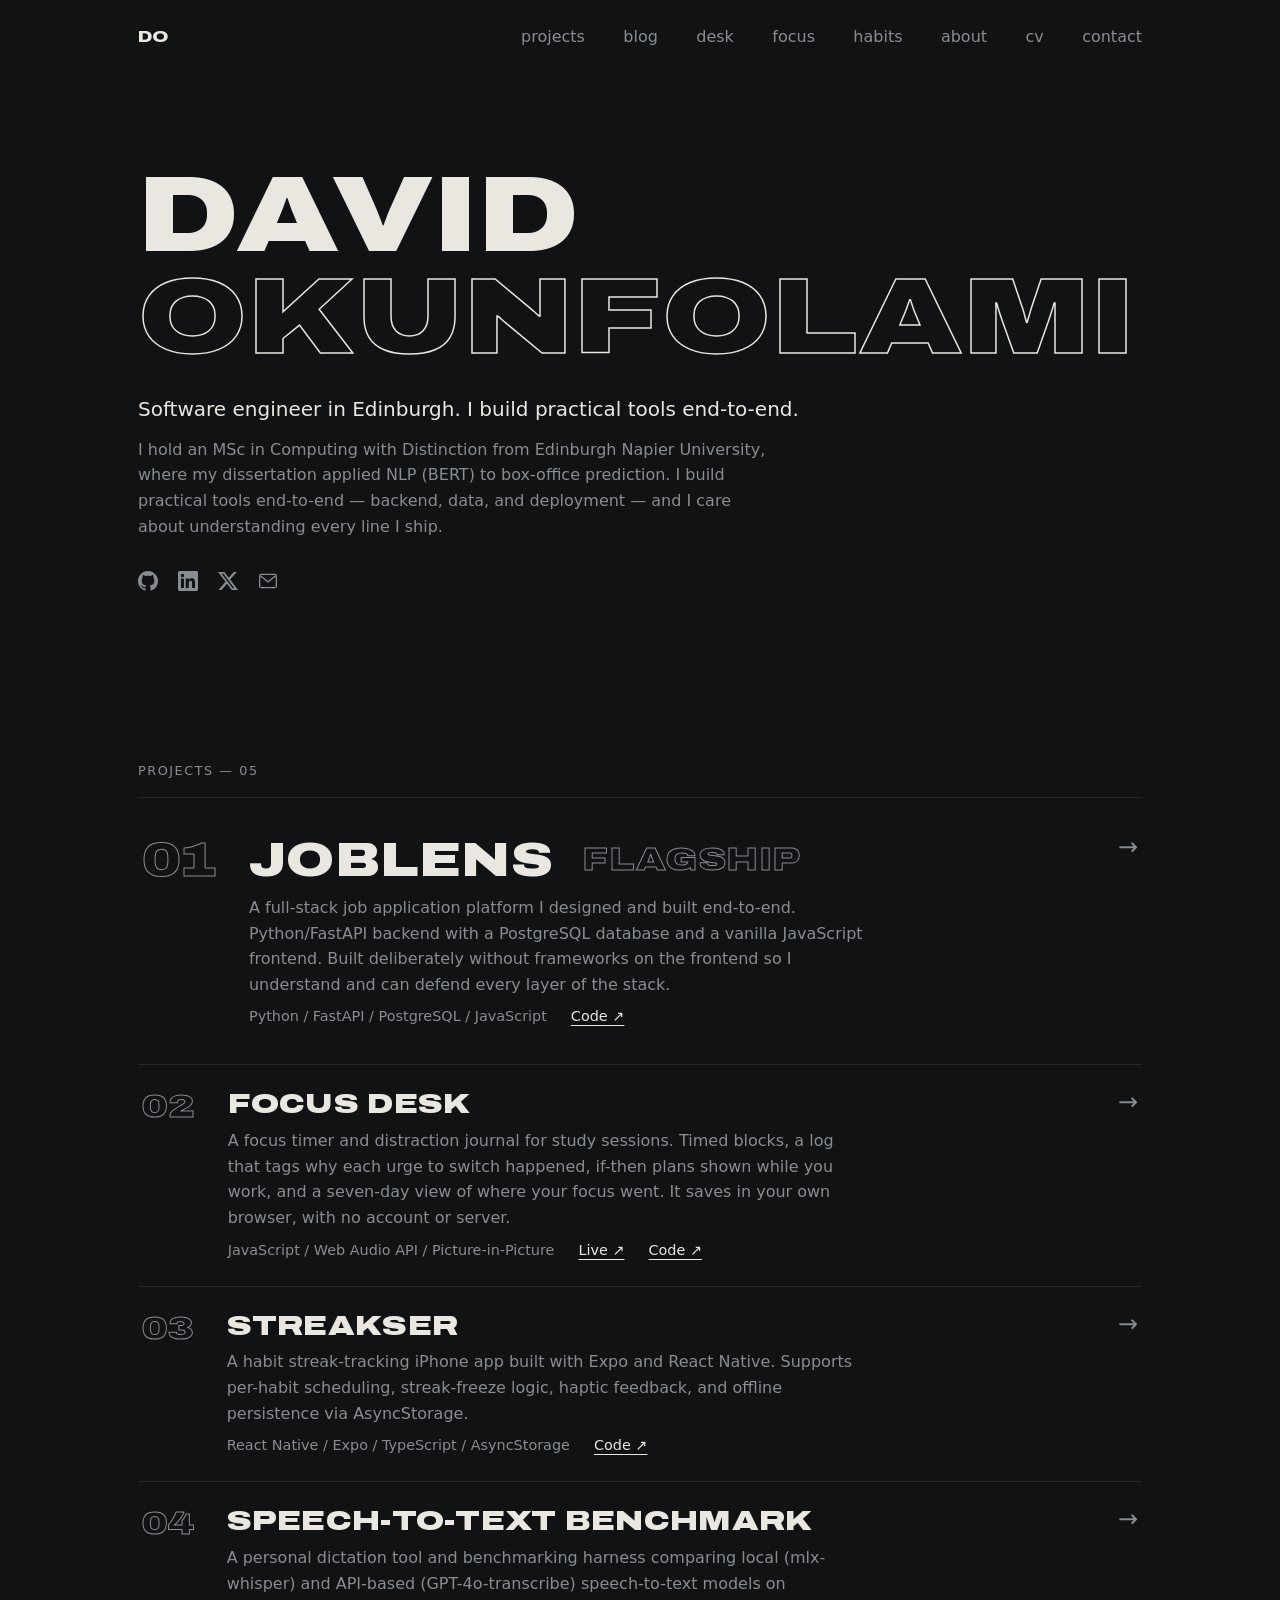
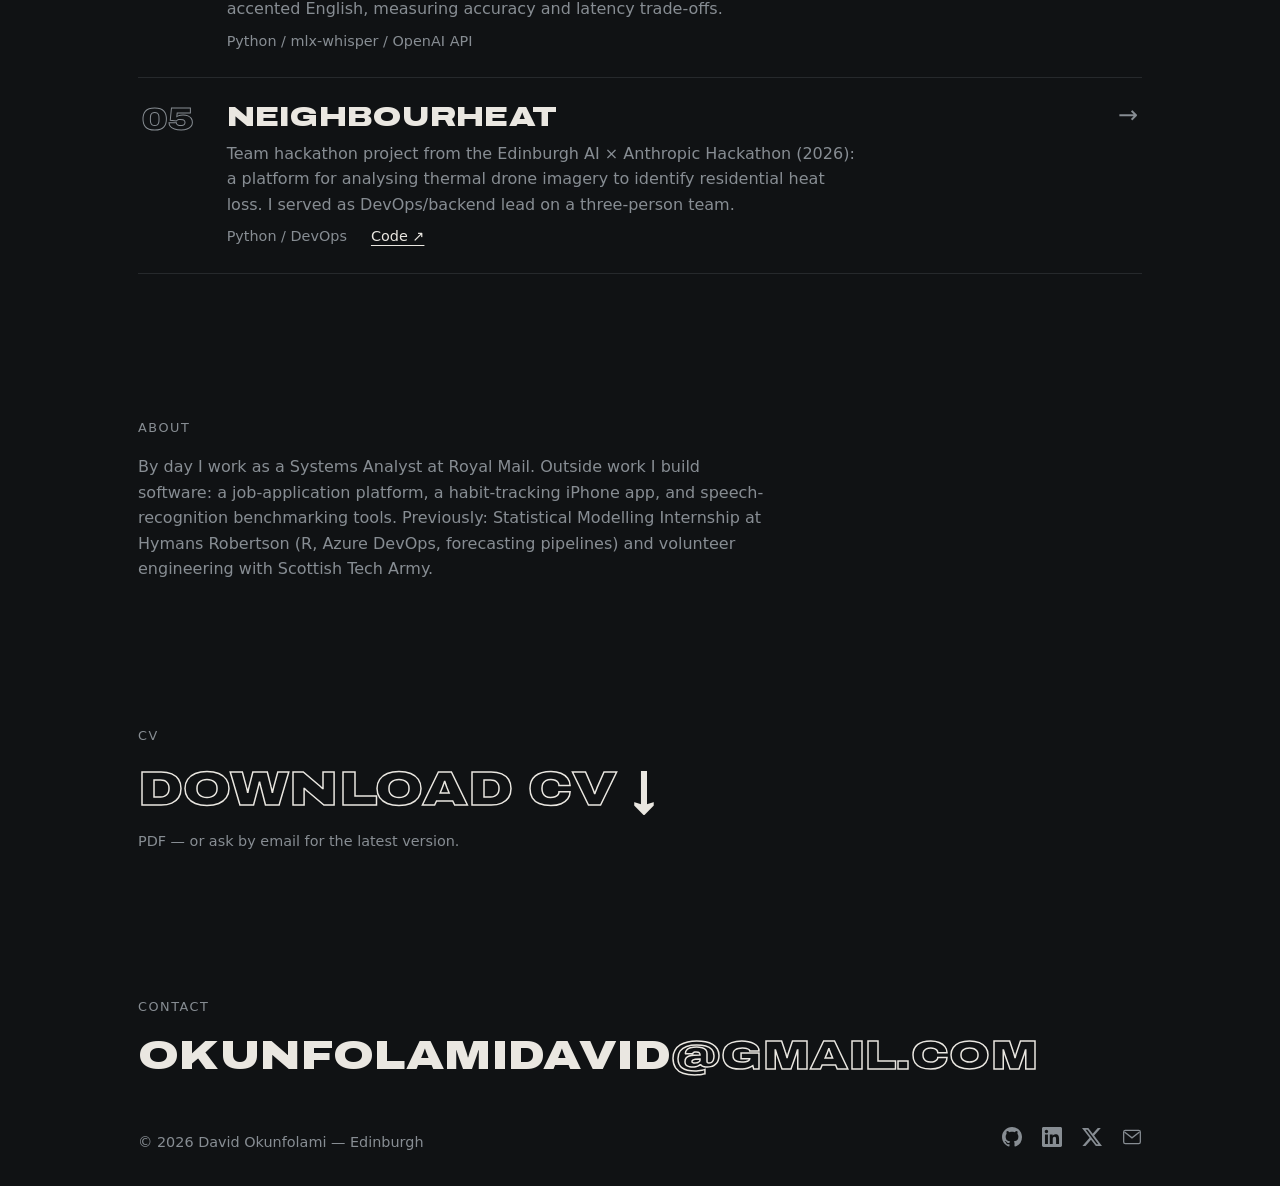
==== commit 61c068c4: "Add desk to the site nav Every page's header nav now links to /desk/. On phones the nav becomes a fo" ====
--- a/index.html
+++ b/index.html
@@ -22,6 +22,7 @@
     <nav aria-label="Site">
       <a href="#projects">projects</a>
       <a href="blog/">blog</a>
+      <a href="desk/">desk</a>
       <a href="focus/">focus</a>
       <a href="habits/">habits</a>
       <a href="#about">about</a>
--- a/styles.css
+++ b/styles.css
@@ -153,11 +153,14 @@
   color: var(--paper);
 }
 
-/* seven links fit one row on a 360px phone */
-@media (max-width: 420px) {
+/* phones: two even rows of four instead of a ragged wrap with one link
+   left on its own line */
+@media (max-width: 540px) {
   .site-header nav {
-    font-size: 0.85rem;
-    column-gap: 0.7rem;
+    display: grid;
+    grid-template-columns: repeat(4, max-content);
+    gap: 0.35rem 1.5rem;
+    width: 100%;
   }
 }
 
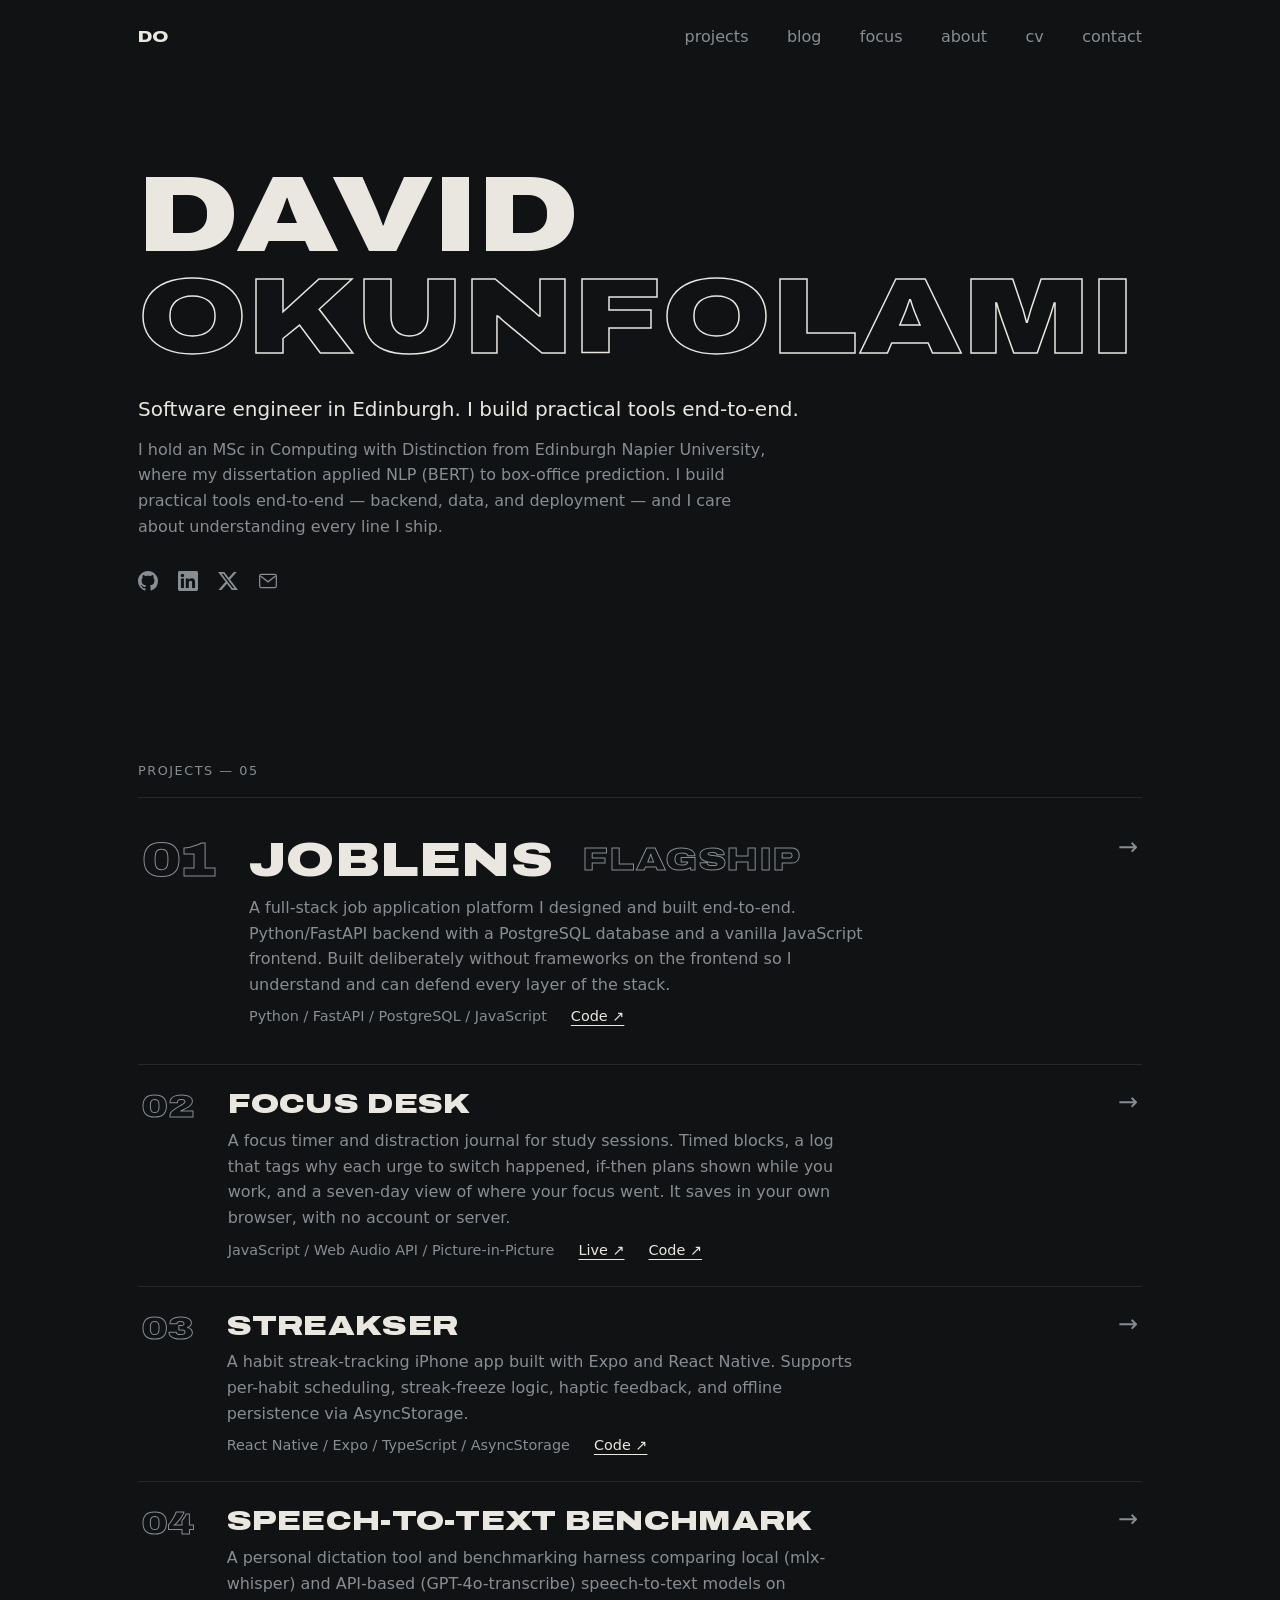
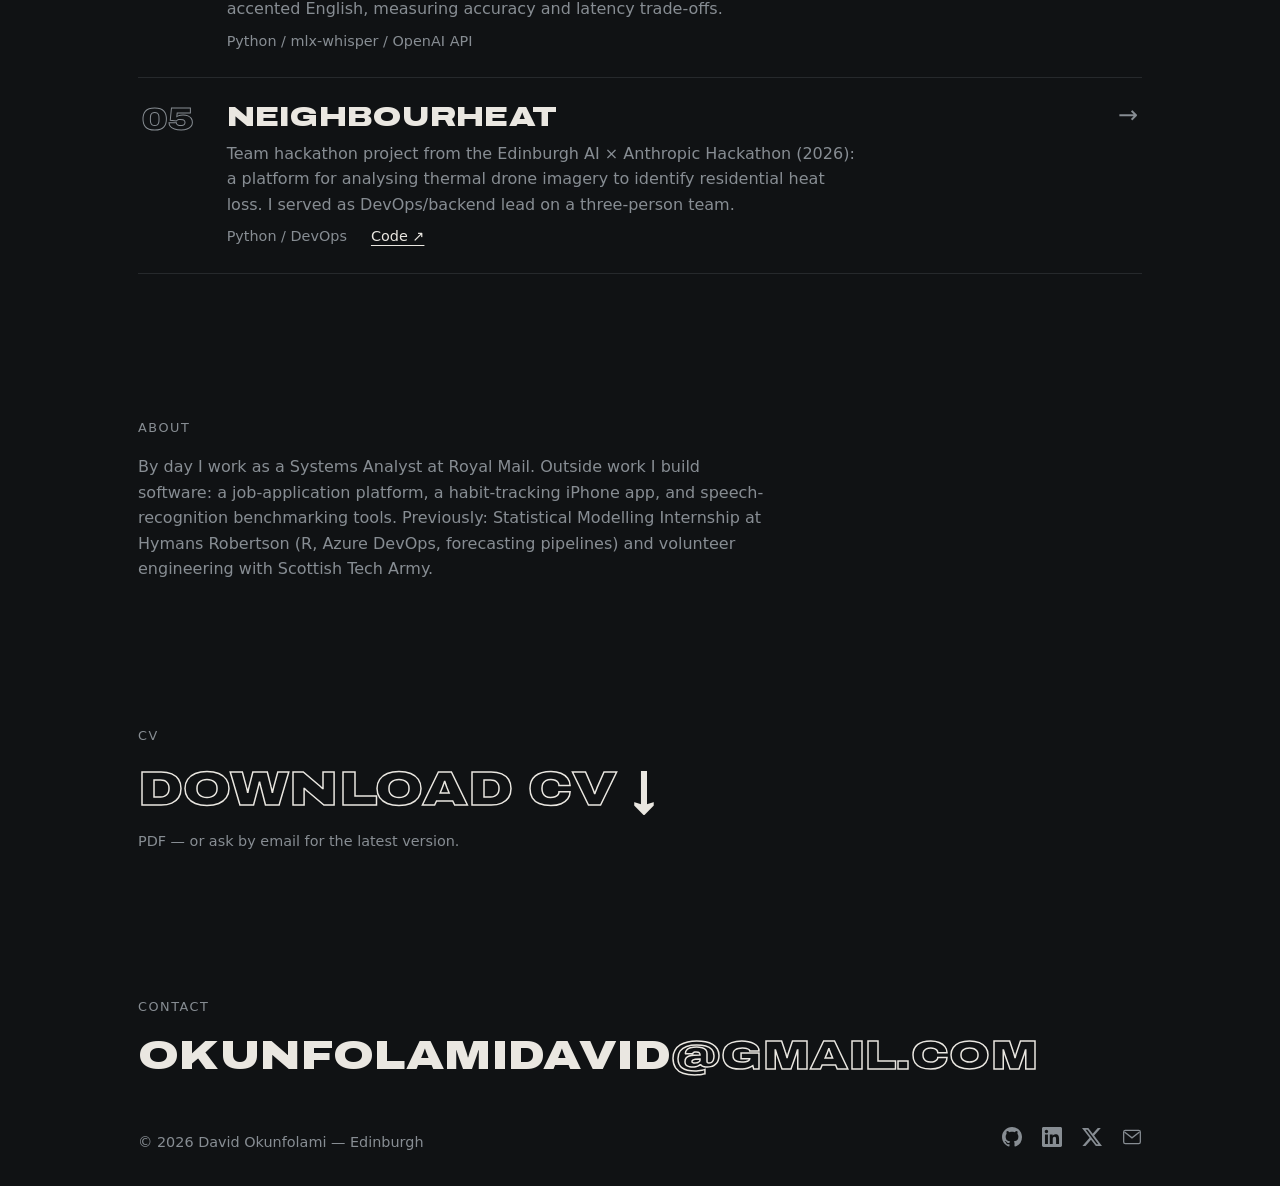
==== commit e2100c18: "Owner mode, neutral Habits defaults, and a /write/ blog editor - owner.js + .owner-only: desk and ha" ====
--- a/index.html
+++ b/index.html
@@ -3,6 +3,7 @@
 <head>
   <meta charset="utf-8">
   <meta name="viewport" content="width=device-width, initial-scale=1">
+  <script src="/owner.js"></script>
   <title>David Okunfolami — software engineer in Edinburgh</title>
   <meta name="description" content="David Okunfolami is a software engineer in Edinburgh who builds practical tools end-to-end — backend, data, and deployment. Projects include JobLens, a full-stack job application platform.">
   <meta property="og:title" content="David Okunfolami — software engineer in Edinburgh">
@@ -22,9 +23,9 @@
     <nav aria-label="Site">
       <a href="#projects">projects</a>
       <a href="blog/">blog</a>
-      <a href="desk/">desk</a>
+      <a class="owner-only" href="desk/">desk</a>
       <a href="focus/">focus</a>
-      <a href="habits/">habits</a>
+      <a class="owner-only" href="habits/">habits</a>
       <a href="#about">about</a>
       <a href="#cv">cv</a>
       <a href="#contact">contact</a>
--- a/styles.css
+++ b/styles.css
@@ -153,10 +153,38 @@
   color: var(--paper);
 }
 
-/* phones: two even rows of four instead of a ragged wrap with one link
-   left on its own line */
+/* personal tools: in the menu only on the owner's devices (see owner.js);
+   the page you're on always keeps its own link */
+.owner-only {
+  display: none !important;
+}
+
+.owner .owner-only,
+.owner-only[aria-current] {
+  display: revert !important;
+}
+
+/* visitors' six links fit one row on a 360px phone */
+@media (max-width: 420px) {
+  html:not(.owner) .site-header nav {
+    font-size: 0.9rem;
+    column-gap: 0.9rem;
+  }
+}
+
+/* ...and on the smallest phones, even rows of three */
+@media (max-width: 359px) {
+  html:not(.owner) .site-header nav {
+    display: grid;
+    grid-template-columns: repeat(3, max-content);
+    gap: 0.35rem 1.25rem;
+  }
+}
+
+/* owner's phones: two even rows of four instead of a ragged wrap with one
+   link left on its own line */
 @media (max-width: 540px) {
-  .site-header nav {
+  .owner .site-header nav {
     display: grid;
     grid-template-columns: repeat(4, max-content);
     gap: 0.35rem 1.5rem;
